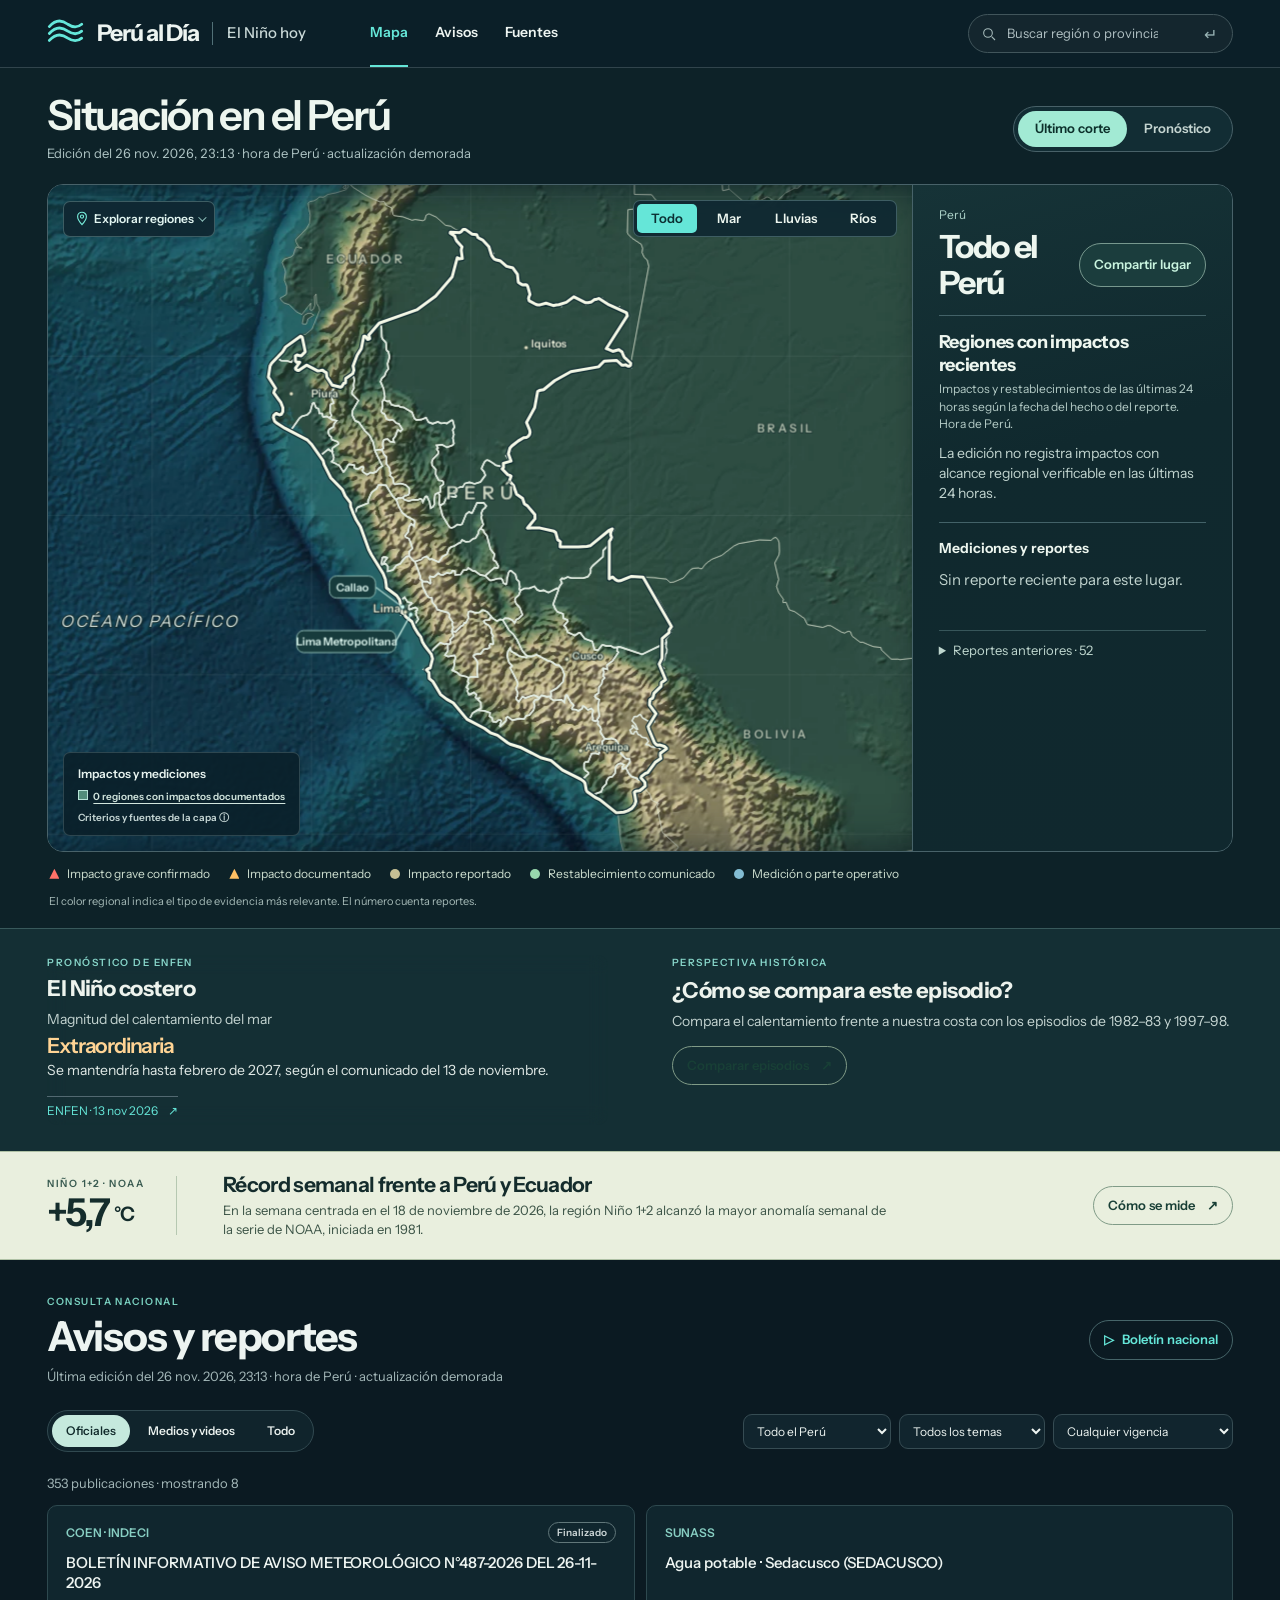
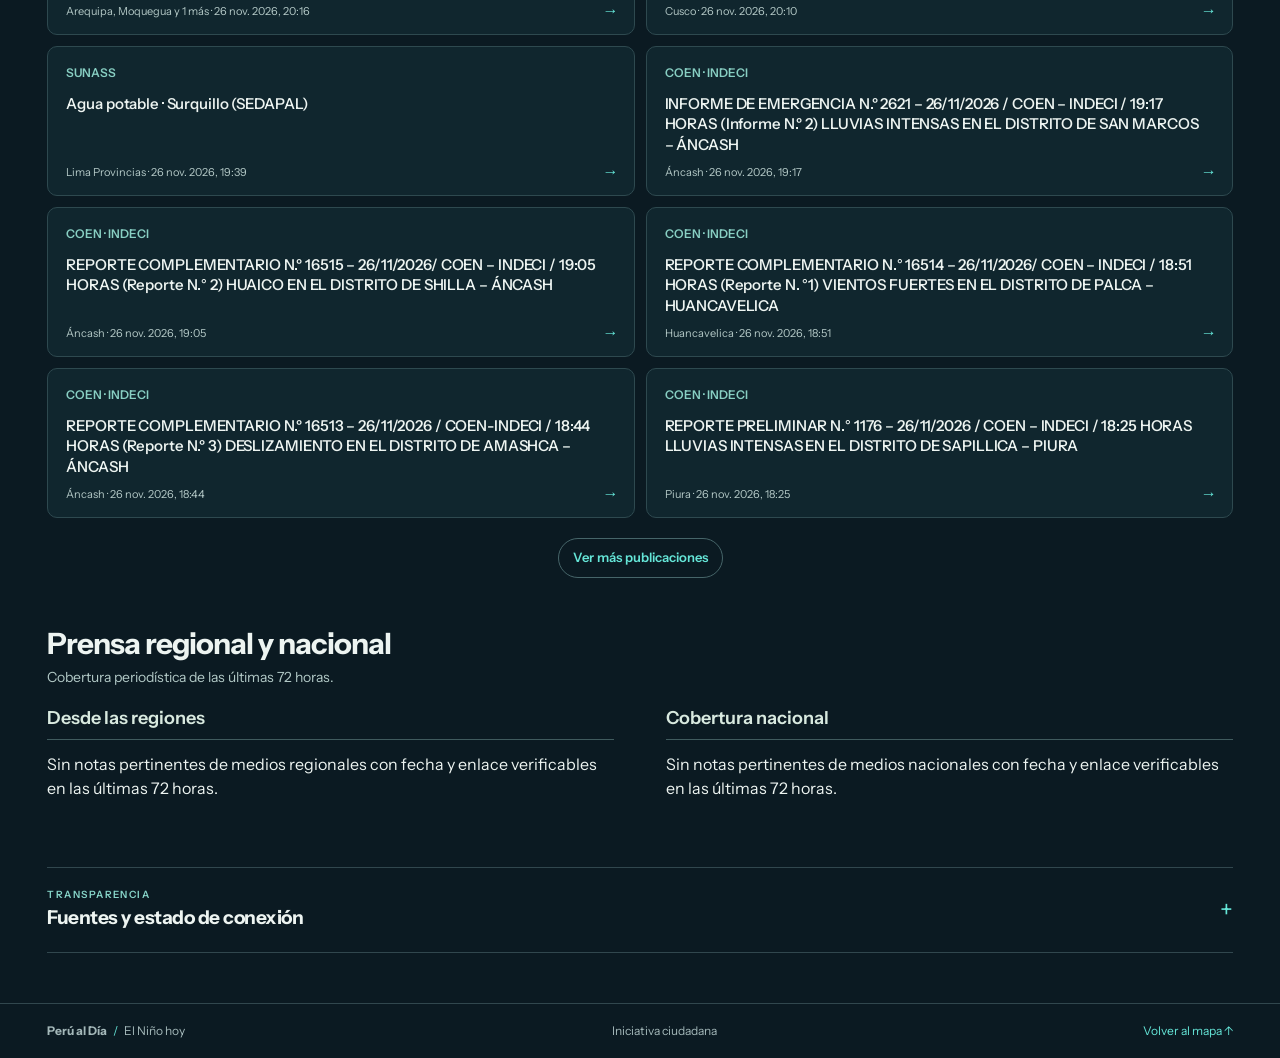
==== public/index.html @ e96ab516 "Reunir mar, lluvias y ríos en un mapa navegable por provincia" ====
<!doctype html>
<html lang="es-PE">
  <head>
    <meta charset="utf-8" />
    <meta name="viewport" content="width=device-width,initial-scale=1" />
    <meta name="theme-color" content="#0c1c24" />
    <meta
      name="description"
      content="Consulta El Niño hoy en el Perú. Toca una región del mapa para ver sus avisos, su vigencia y la fuente original."
    />
    <title>Perú al Día · El Niño hoy</title>
    <meta property="og:title" content="Perú al Día · El Niño hoy" />
    <meta
      property="og:description"
      content="Explora el mapa del Perú y consulta los avisos de tu región."
    />
    <link rel="icon" href="./atlas/marca.svg" type="image/svg+xml" />
    <link
      rel="preload"
      href="./atlas/instrument-sans.woff2"
      as="font"
      type="font/woff2"
      crossorigin
    />
    <link rel="stylesheet" href="./atlas.css?v=6" />
    <link rel="stylesheet" href="./mapa-interaccion.css?v=7" />
    <link rel="stylesheet" href="./situacion.css?v=4" />
    <link rel="stylesheet" href="./limites.css" />
    <link rel="stylesheet" href="./material-visual.css" />
  </head>
  <body>
    <aside id="fileEntry" class="file-entry" hidden>
      <strong>Perú al Día</strong>
      <p>El mapa y los avisos se consultan en la edición en línea.</p>
      <a id="editionLink" href="https://jccv26.github.io/atlas-el-nino-peru/" rel="noreferrer">Abrir el mapa de Perú al Día →</a>
    </aside>
    <script>
      if (location.protocol === "file:") {
        const link = document.getElementById("editionLink");
        const edition = new URL(link.href);
        const local = new URL(location.href);
        for (const name of ["region", "ciudad", "local", "capa", "tema", "tipo", "vigencia", "q", "mapa", "ubigeo", "vista", "peligro", "aviso"]) {
          if (local.searchParams.has(name)) edition.searchParams.set(name, local.searchParams.get(name));
        }
        if (["#inicio", "#temperatura", "#avisos", "#prensa-regional", "#fuentes"].includes(local.hash)) edition.hash = local.hash;
        document.body.classList.add("opening-edition");
        document.getElementById("fileEntry").hidden = false;
        link.href = edition.href;
        location.replace(edition.href);
      }
    </script>
    <noscript>
      <p>Para usar el mapa interactivo, activa JavaScript en tu navegador y
        <a href="https://jccv26.github.io/atlas-el-nino-peru/">abre Perú al Día</a>.</p>
    </noscript>
    <a class="skip" href="#avisos">Saltar a los avisos</a>
    <header class="mast">
      <a class="brand" href="#inicio" aria-label="Perú al Día, inicio"
        ><img src="./atlas/marca.svg" width="37" height="37" alt="" /><span
          >Perú al Día<small>El Niño hoy</small></span
        ></a
      >
      <nav aria-label="Navegación principal">
        <a class="active" aria-current="location" href="#inicio">Mapa</a
        ><a href="#avisos">Avisos</a
        ><a class="nav-source" href="#fuentes">Fuentes</a>
      </nav>
      <form id="searchForm" class="search" role="search">
        <svg viewBox="0 0 24 24" aria-hidden="true">
          <circle cx="10.5" cy="10.5" r="6.5" />
          <path d="m16 16 5 5" /></svg
        ><input
          type="search"
          id="searchInput"
          placeholder="Buscar región o provincia"
          aria-label="Buscar región o provincia"
          maxlength="100"
          list="places"
        /><datalist id="places"></datalist
        ><button type="submit" aria-label="Buscar">↵</button>
      </form>
    </header>
    <main>
      <section id="inicio" aria-label="Mapa interactivo del Perú">
        <div class="situation-header">
          <div><h1>Situación en el Perú</h1><p id="editionLine" role="status">Consultando la última edición…</p></div>
          <div class="view-switch" role="group" aria-label="Momento del mapa">
            <button data-view="ahora" aria-pressed="true">Último corte</button>
            <button data-view="pronostico" aria-pressed="false">Pronóstico</button>
          </div>
        </div>
        <div class="explorer">
        <div class="map-frame" id="mapFrame">
          <svg
            id="map"
            xmlns="http://www.w3.org/2000/svg"
            viewBox="1 4 45 22"
            preserveAspectRatio="xMidYMid slice"
            role="group"
            aria-label="Mapa regional del Perú. Puedes elegir una región en el mapa o en el selector de avisos."
          >
            <defs>
              <pattern
                id="grid"
                width="5"
                height="5"
                patternUnits="userSpaceOnUse"
              >
                <path
                  d="M 5 0 L 0 0 0 5"
                  fill="none"
                  stroke="#d2e2d9"
                  stroke-width=".018"
                  opacity=".25"
                />
              </pattern>
              <mask
                id="seaMask"
                maskUnits="userSpaceOnUse"
                x="-70"
                y="-70"
                width="200"
                height="200"
              >
                <rect x="-70" y="-70" width="200" height="200" fill="white" />
                <g id="landMask" fill="black"></g>
              </mask>
            </defs>
            <g id="mapWorld">
              <image
                href="./atlas/relieve.webp"
                x="0"
                y="0"
                width="49"
                height="31"
                preserveAspectRatio="none"
              />
              <image
                id="thermal"
                mask="url(#seaMask)"
                opacity=".75"
                preserveAspectRatio="none"
              />
              <rect
                width="49"
                height="31"
                fill="url(#grid)"
                pointer-events="none"
              />
              <g id="countryLines"></g>
              <g id="regions"></g>
              <g id="mapLabels"></g>
            </g>
          </svg>
          <div class="map-head">
            <label class="pill map-scope">
              <span class="scope-icon" aria-hidden="true">◎</span>
              <select id="mapRegion" aria-label="Explorar una región del mapa">
                <option value="">Explorar una región</option>
              </select>
            </label>
            <div class="layer-switch" role="group" aria-label="Capas del mapa">
              <span class="layer-indicator" aria-hidden="true"></span>
              <button class="selected" data-layer="todo" aria-pressed="true">Todo</button
              ><button data-layer="mar" aria-pressed="false">Mar</button
              ><button data-layer="lluvias" aria-pressed="false">Lluvias</button
              ><button data-layer="rios" aria-pressed="false">Ríos</button>
            </div>
          </div>
          <div class="hazard-choice" id="hazardChoice" role="group" aria-label="Área de peligro a dibujar" hidden><button data-hazard="lluvias" aria-pressed="true">Lluvia en 24 h</button><button data-hazard="quebradas" aria-pressed="false">Quebradas</button></div>
          <div class="map-legend" id="mapLegend" aria-live="polite">
            <div id="legendTitle">Impactos y mediciones</div>
            <div class="scale-bar" id="scaleBar" hidden></div>
            <div class="scales" id="scales" hidden>
              <span>−4</span><span>0</span><span>+4</span><span>+8</span>
            </div>
            <button
              type="button"
              id="coverageText"
              class="coverage-text"
              aria-haspopup="dialog"
              disabled
            >
              Consultando cobertura…
            </button>
            <button class="legend-source" id="mapDetails">
              Acerca de esta capa <span>ⓘ</span>
            </button>
          </div>
          <button id="mapBack" class="map-return" type="button" hidden>← Ver todo el Perú</button>
          <div id="mapHint" class="map-hint">
            Selecciona una región para ver sus avisos
          </div>

        </div>
          <aside class="local-pane" aria-labelledby="placeTitle">
            <nav id="placeTrail" class="place-trail" aria-label="Ruta territorial"></nav>
            <div class="place-heading">
              <h2 id="placeTitle" tabindex="-1">Todo el Perú</h2>
              <div id="sharePlace"></div>
            </div>
            <label id="areaSelectLabel" class="area-select" hidden><span id="areaSelectTitle"></span><select id="areaSelect"></select></label>
            <section id="nationalImpacts" class="area-brief" aria-labelledby="nationalImpactsTitle" hidden>
              <h3 id="nationalImpactsTitle">Regiones con impactos recientes</h3>
              <p class="brief-cut">Impactos y restablecimientos de las últimas 24 horas según la fecha del hecho o del reporte. Hora de Perú.</p>
              <div id="nationalImpactRows"></div>
            </section>
            <section id="areaBrief" class="area-brief" aria-labelledby="areaBriefTitle" hidden>
              <h3 id="areaBriefTitle">Resumen del lugar</h3>
              <p id="areaBriefCut" class="brief-cut"></p>
              <div id="areaBriefFacts"></div>
              <div id="areaBriefVisual"></div>
            </section>
            <div class="pane-heading"><h3 id="signalsTitle">Reportes del último corte</h3><span id="signalsCount"></span></div>
            <p id="sourceFreshness" class="source-freshness" hidden></p>
            <div id="localSignals" class="local-signals" aria-live="polite"></div>
            <button type="button" id="allSignals" class="pane-more" hidden>Ver todos los reportes →</button>
            <details id="pastSignals" hidden><summary>Reportes anteriores</summary><div></div></details>
            <details id="regionalContext" hidden><summary>Ver el contexto regional</summary>
          <section
            id="regionCard"
            class="region-card"
            aria-labelledby="regionTitle"
            tabindex="-1"
            hidden
          >
            <button
              id="closeRegion"
              class="close"
              aria-label="Cerrar ficha regional"
            >
              ×</button
            ><span id="regionScope" class="eyebrow">Panorama regional</span>
            <h2 id="regionTitle"></h2>
            <p id="regionCount"></p>
            <h3 id="regionPreviewLabel" class="preview-label">
              Qué está pasando
            </h3>
            <div id="regionPreview" class="region-preview"></div>
            <div class="region-actions">
              <a href="#avisos" class="text-btn" id="regionGo"
                >Ver avisos de la región <span aria-hidden="true">↓</span></a
              >
              <a href="#avisos" id="otherRegion" class="all-region" hidden
                >Todos los temas de la región ↓</a
              >
            </div>
          </section>
            </details>
            <details id="areaBriefSources" class="area-brief-sources" hidden>
              <summary>Fuentes y documentos del lugar</summary>
              <ul></ul>
            </details>
          </aside>
        </div>
        <div id="mapKey" class="map-key"></div>
      </section>
      <section class="climate-context" aria-label="El Niño en perspectiva">
          <div class="climate-card" id="climateCard">
            <div class="card-top">
              <span class="eyebrow">Pronóstico de ENFEN</span
              ><span class="card-icon" aria-hidden="true">≈</span>
            </div>
            <h2>El Niño costero</h2>
            <p class="mag-label" id="magLabel">
              Magnitud del calentamiento del mar
            </p>
            <strong id="magnitude" class="magnitude">Extraordinaria</strong>
            <p id="outlook">
              Se mantendría hasta febrero de 2027, según el comunicado del 13 de
              noviembre.
            </p>
            <a
              id="climateLink"
              target="_blank"
              rel="noopener"
              href="https://repositorio.imarpe.gob.pe/items/d3746777-ec3a-466e-8d2c-3e4b9a4146e8"
              ><span id="climateSource">ENFEN · 13 nov 2026</span
              ><span aria-hidden="true">↗</span></a
            >
          </div>
        <div class="history-copy"><span class="eyebrow">Perspectiva histórica</span><h2>¿Cómo se compara este episodio?</h2><p>Compara el calentamiento frente a nuestra costa con los episodios de 1982–83 y 1997–98.</p><button id="compareHistory" class="record-button">Comparar episodios <span aria-hidden="true">↗</span></button></div>
      </section>
      <section
        class="ocean-record"
        aria-labelledby="recordHeading"
        id="temperatura"
      >
        <div class="ocean-reading">
          <span class="eyebrow">Niño 1+2 · NOAA</span>
          <strong id="recordValue">+5,7 <small>°C</small></strong>
        </div>
        <div class="ocean-copy">
          <h2 id="recordHeading">Récord semanal frente a Perú y Ecuador</h2>
          <p id="recordDescription">
            En la semana centrada en el 18 de noviembre de 2026, la región Niño
            1+2 alcanzó su mayor anomalía de temperatura en la serie de NOAA,
            iniciada en 1981.
          </p>
        </div>
        <button id="recordDetails" class="record-button">
          Cómo se mide <span aria-hidden="true">↗</span>
        </button>
      </section>
      <section id="avisos" class="publications">
        <div class="section-head">
          <div>
            <p class="eyebrow" id="feedScope">Todo el Perú</p>
            <h2 id="feedHeading">Avisos y reportes</h2>
            <p id="snapshotTime" class="subtle" aria-live="polite">
              Consultando las fuentes…
            </p>
          </div>
          <button id="listen" class="outline-btn" disabled>
            <span aria-hidden="true">▷</span> Boletín nacional
          </button>
        </div>
        <div class="controls">
          <div
            class="feed-tabs"
            role="group"
            aria-label="Tipo de publicaciones"
          >
            <button class="selected" data-feed="oficial" aria-pressed="true">
              Oficiales</button
            ><button data-feed="prensa" aria-pressed="false">
              Medios y videos</button
            ><button data-feed="todos" aria-pressed="false">Todo</button>
          </div>
          <div class="filters">
            <select id="regionSelect" aria-label="Filtrar por región">
              <option value="">Todo el Perú</option></select
            ><select id="topic" aria-label="Filtrar por tema">
              <option value="">Todos los temas</option>
              <option value="lluvias">Lluvias y quebradas</option>
              <option value="rios">Ríos</option>
              <option value="mar">Mar y El Niño</option>
              <option value="agua">Agua potable</option>
            </select>
            <select id="period" aria-label="Filtrar por vigencia">
              <option value="">Cualquier vigencia</option>
              <option value="vigente">Vigentes</option>
              <option value="listado">En el listado de SENAMHI</option>
              <option value="proximo">Próximos</option>
              <option value="finalizado">Finalizados</option>
              <option value="actualizado">Sustituidos</option>
              <option value="retirado">Retirados del listado</option>
              <option value="sinconfirmar">Vigencia sin confirmar</option>
              <option value="publicado">Sin vigencia definida</option>
            </select>
          </div>
        </div>
        <div id="queryState" hidden>
          <span></span><button type="button">Quitar búsqueda ×</button>
        </div>
        <div class="list-bar">
          <div id="listCount" class="list-count" aria-live="polite"></div>
          <button id="clearFilters" type="button" hidden>
            Limpiar filtros ×
          </button>
        </div>
        <div id="items" class="items"></div>
        <button id="more" class="outline-btn" hidden>
          Ver más publicaciones
        </button>
      </section>
      <section class="regional-press" id="prensa-regional" aria-labelledby="regionalPressHeading">
        <h2 id="regionalPressHeading">Prensa regional y nacional</h2>
        <p id="regionalPressScope">Cobertura periodística de las últimas 72 horas.</p>
        <div class="press-groups">
          <section aria-labelledby="pressLocalHeading">
            <h3 id="pressLocalHeading">Desde las regiones</h3>
            <ul id="regionalPressList" class="press-links"></ul>
            <p id="regionalPressState" class="press-state" role="status">Consultando medios regionales…</p>
          </section>
          <section aria-labelledby="pressNationalHeading">
            <h3 id="pressNationalHeading">Cobertura nacional</h3>
            <ul id="nationalPressList" class="press-links"></ul>
            <p id="nationalPressState" class="press-state" role="status">Consultando medios nacionales…</p>
          </section>
        </div>
      </section>
      <section class="sources" id="fuentes">
        <details id="sourceDetails">
          <summary>
            <span
              ><span class="eyebrow">Transparencia</span
              ><strong>Fuentes y estado de conexión</strong></span
            ><span class="detail-plus">+</span>
          </summary>
          <p class="subtle">
            Cada entidad publica a su propio ritmo. Una consulta reciente puede
            devolver un documento anterior. Revisa la vigencia en el original.
          </p>
          <div class="edition-controls"><button id="checkEdition" type="button" class="outline-btn">Comprobar última edición</button><a href="https://github.com/Jccv26/atlas-el-nino-peru/actions/workflows/horario.yml" target="_blank" rel="noopener">Historial y actualización en GitHub ↗</a></div>
          <p id="publicationStatus" class="subtle" hidden></p>
          <div id="sourceList" class="source-list"></div>
          <h3>Cartografía</h3>
          <p id="mapCredits">
            Relieve de
            <a
              href="https://registry.opendata.aws/terrain-tiles/"
              target="_blank"
              rel="noopener"
              >Mapzen Terrain Tiles</a
            >
            ·
            <a
              href="https://github.com/tilezen/joerd/blob/master/docs/attribution.md"
              target="_blank"
              rel="noopener"
              >Créditos del relieve</a
            >
            · Límites de
            <a
              href="https://www.geoboundaries.org/api/current/gbOpen/PER/ADM1/"
              target="_blank"
              rel="noopener"
              >geoBoundaries</a
            >
            y
            <a
              href="https://www.naturalearthdata.com/"
              target="_blank"
              rel="noopener"
              >Natural Earth</a
            >
            · Provincias y distritos según los <a href="https://geo.serfor.gob.pe/geoservicios/rest/services/Visor/Limites_Politicos_Administrativos/MapServer" target="_blank" rel="noopener">límites censales referenciales del INEI, edición 2024, servidos por SERFOR</a>
            · Temperatura por
            <a
              href="https://www.ncei.noaa.gov/products/optimum-interpolation-sst"
              target="_blank"
              rel="noopener"
              >NOAA OISST v2.1</a
            >.
          </p>
        </details>
      </section>
    </main>
    <footer>
      <span><b>Perú al Día</b> <i> / </i> El Niño hoy</span>
      <span>Iniciativa ciudadana</span><a href="#inicio">Volver al mapa ↑</a>
    </footer>
    <dialog id="infoDialog" aria-labelledby="dialogTitle">
      <div class="dialog-header">
        <span class="eyebrow" id="dialogKind"></span
        ><button class="close" id="closeDialog" aria-label="Cerrar">×</button>
      </div>
      <h2 id="dialogTitle"></h2>
      <div id="dialogBody"></div>
    </dialog>
    <script type="module">
      if (location.protocol !== "file:") import("./atlas-app.mjs?v=17");
    </script>
  </body>
</html>
---- public/atlas.css ----
@font-face {
  font-family: Instrument;
  src: url(./atlas/instrument-sans.woff2) format("woff2");
  font-display: swap;
  font-weight: 400 700;
}
:root {
  --bg: #0b1a22;
  --panel: #10252d;
  --paper: #edf4f1;
  --muted: #a4b8b9;
  --aqua: #65e6d8;
  --amber: #ffcb7b;
  --line: #31474e;
  --edge: clamp(20px, 4vw, 68px);
  color-scheme: dark;
  font:
    16px/1.5 Instrument,
    Arial,
    sans-serif;
  color: var(--paper);
  background: var(--bg);
}
* {
  box-sizing: border-box;
}
body {
  margin: 0;
}
a {
  color: inherit;
  text-decoration: none;
}
button,
input,
select {
  font: inherit;
  color: inherit;
}
button,
select {
  cursor: pointer;
}
button {
  background: transparent;
  border: 0;
}
button:disabled {
  opacity: 0.55;
  cursor: default;
}
button:focus-visible,
a:focus-visible,
input:focus-visible,
select:focus-visible,
summary:focus-visible {
  outline: 2px solid var(--aqua);
  outline-offset: 4px;
}
button:not(:disabled),
a {
  transition:
    color 0.18s,
    background 0.18s,
    border-color 0.18s;
}
a:hover,
button:hover:not(:disabled) {
  color: var(--aqua);
}
[hidden] {
  display: none !important;
}
.opening-edition > :not(.file-entry) {
  display: none !important;
}
.file-entry {
  max-width: 32rem;
  margin: 12vh auto;
  padding: 1.5rem;
}
.file-entry a {
  text-decoration: underline;
}
.skip {
  position: absolute;
  top: -80px;
  left: 10px;
  z-index: 5;
  background: var(--bg);
  padding: 8px;
}
.skip:focus {
  top: 8px;
}
.mast {
  min-height: 75px;
  padding: 0 var(--edge);
  display: flex;
  align-items: center;
  gap: clamp(22px, 5vw, 80px);
  border-bottom: 1px solid #31444c;
  background: #0c1c26;
}
.brand {
  display: flex;
  align-items: center;
  gap: 13px;
  flex-shrink: 0;
}
.brand > span {
  display: flex;
  align-items: center;
  gap: 13px;
  font-size: 23px;
  font-weight: 700;
  letter-spacing: -1px;
  white-space: nowrap;
}
.brand small {
  font-weight: 400;
  font-size: 14px;
  border-left: 1px solid #517077;
  padding-left: 14px;
  color: #c8d7d6;
  letter-spacing: 0;
}
.mast nav {
  display: flex;
  align-self: stretch;
  gap: 27px;
}
.mast nav a {
  display: flex;
  align-items: center;
  font-size: 14px;
  font-weight: 600;
  border-bottom: 2px solid transparent;
}
.mast nav .active {
  color: var(--aqua);
  border-color: var(--aqua);
}
.search {
  margin-left: auto;
  width: min(240px, 23vw);
  height: 39px;
  display: flex;
  align-items: center;
  gap: 8px;
  border: 1px solid #41555b;
  border-radius: 7px;
  background: #14262e;
  padding: 0 9px 0 12px;
}
.search svg {
  fill: none;
  stroke: #a7bcbc;
  stroke-width: 1.6;
  width: 16px;
  flex: none;
}
.search input {
  min-width: 0;
  flex: 1;
  background: none;
  border: 0;
  outline: 0;
  font-size: 13px;
}
.search:focus-within {
  border-color: var(--aqua);
}
.search input::placeholder {
  color: #b0c0c3;
}
.search button {
  color: #99b4b5;
  padding: 0 2px;
}
.map-frame {
  height: clamp(500px, 67vh, 760px);
  min-height: 460px;
  position: relative;
  isolation: isolate;
  overflow: hidden;
  background: #123247;
}
#map {
  display: block;
  width: 100%;
  height: 100%;
  touch-action: pan-y;
  cursor: grab;
}
#map:active {
  cursor: grabbing;
}
.map-frame:after {
  position: absolute;
  pointer-events: none;
  content: "";
  inset: 0;
  z-index: 0;
  box-shadow:
    inset 0 -30px 55px -40px #07131d,
    inset 0 25px 40px -30px #081922;
}
.map-head,
.climate-card,
.map-legend,
.map-tools,
.region-card {
  position: absolute;
  z-index: 1;
}
.map-head {
  top: 22px;
  left: var(--edge);
  right: var(--edge);
  display: flex;
  align-items: center;
  justify-content: space-between;
  pointer-events: none;
}
.map-head > * {
  pointer-events: auto;
}
.pill,
.layer-switch {
  background: #102832ee;
  border: 1px solid #6c929480;
  backdrop-filter: blur(10px);
  border-radius: 7px;
}
.map-scope {
  display: flex;
  align-items: center;
  gap: 8px;
  font-size: 12px;
  color: #c5d9d8;
  padding: 6px 11px;
}
.scope-icon {
  font-size: 15px;
  color: var(--aqua);
}
.layer-switch {
  position: relative;
  isolation: isolate;
  display: flex;
  padding: 3px;
  gap: 2px;
}
.layer-switch button {
  transition: none;
  position: relative;
  z-index: 1;
  min-width: 60px;
  padding: 5px 14px;
  border-radius: 5px;
  font-size: 13px;
  font-weight: 600;
}
.layer-switch .selected,
.layer-switch .selected:hover {
  background: var(--aqua);
  color: #0c3033;
}
.layer-indicator {
  display: none;
  position: absolute;
  top: 3px;
  bottom: 3px;
  background: var(--aqua);
  border-radius: 5px;
  transform-origin: left center;
  pointer-events: none;
}
@media (prefers-reduced-motion: no-preference) and (forced-colors: none) {
  .layer-switch[data-slide-to] .layer-indicator { display: block; }
  .layer-switch[data-slide-to] button[data-layer] {
    background: transparent;
    color: white;
    mix-blend-mode: difference;
  }
}
@media (forced-colors: active) {
  .layer-switch button[aria-pressed="true"] {
    text-decoration: underline 2px;
    text-underline-offset: 3px;
  }
}
.climate-card {
  left: var(--edge);
  top: 98px;
  width: clamp(245px, 24vw, 347px);
  padding: 22px 24px 18px;
  border: 1px solid #79a0a580;
  border-radius: 11px;
  background: linear-gradient(142deg, #112d36f3, #0a1d26ec);
  box-shadow: 0 12px 40px #0410172b;
  backdrop-filter: blur(9px);
}
.card-top {
  display: flex;
  align-items: center;
  justify-content: space-between;
}
.eyebrow {
  display: block;
  margin: 0 0 8px;
  color: #87d5c9;
  font:
    600 10px/1.5 Instrument,
    Arial,
    sans-serif;
  letter-spacing: 1.45px;
  text-transform: uppercase;
}
.card-top .eyebrow {
  margin: 0;
}
.card-icon {
  color: var(--aqua);
  font-size: 27px;
  line-height: 0.7;
}
h1,
h2,
h3,
p {
  margin-top: 0;
}
.climate-card h1 {
  font-weight: 650;
  letter-spacing: -1.3px;
  font-size: clamp(25px, 3vw, 39px);
  line-height: 1.12;
  margin: 15px 0 18px;
}
.mag-label {
  margin: 0;
  font-size: 12px;
  color: #c4d3d2;
}
.magnitude {
  display: block;
  margin: 2px 0 7px;
  color: var(--amber);
  font-size: clamp(25px, 2.5vw, 38px);
  font-weight: 600;
  line-height: 1.15;
  letter-spacing: -1.2px;
}
#outlook {
  font-size: 14px;
  line-height: 1.5;
  color: #e0e9e6;
  margin: 0 0 15px;
}
.climate-card a {
  display: flex;
  border-top: 1px solid #526971;
  padding-top: 10px;
  font-size: 12px;
  color: var(--aqua);
  justify-content: space-between;
}
.map-legend {
  bottom: 22px;
  left: var(--edge);
  min-width: 209px;
  max-width: 320px;
  padding: 12px 14px 10px;
  background: #0a202ae8;
  border: 1px solid #526c7280;
  border-radius: 7px;
  color: #e6f2ee;
  font-size: 12px;
  font-weight: 600;
}
.scale-bar {
  height: 7px;
  margin: 6px 0 2px;
  border-radius: 2px;
  background: linear-gradient(
    90deg,
    #318cb1 0%,
    #e7ddb6 33.33%,
    #ef9b53 66.66%,
    #b84e3e 100%
  );
}
.scales {
  display: flex;
  justify-content: space-between;
  font-size: 10px;
  font-variant-numeric: tabular-nums;
}
.legend-source {
  display: block;
  text-align: left;
  padding: 5px 0 0;
  font-size: 10px;
  color: #c6d7d5;
}
.legend-source span {
  margin-left: 4px;
}
.map-tools {
  bottom: 22px;
  right: var(--edge);
  display: grid;
  border: 1px solid #718a8e99;
  border-radius: 7px;
  overflow: hidden;
  background: #102832e8;
}
.map-tools button {
  width: 37px;
  height: 34px;
  font-size: 20px;
  line-height: 1;
}
.map-tools button + button {
  border-top: 1px solid #48606b;
}
.region-card {
  top: 84px;
  right: var(--edge);
  max-width: 242px;
  padding: 18px 20px;
  background: #0a202af9;
  border: 1px solid #7baaa7;
  border-radius: 9px;
  box-shadow: 0 12px 35px #0a111933;
}
.region-card h2 {
  font-size: 21px;
  margin: 3px 22px 5px 0;
}
.region-card p {
  font-size: 13px;
  color: #c4d7d4;
  margin-bottom: 8px;
}
.region-card .close {
  position: absolute;
  right: 9px;
  top: 9px;
}
.text-btn {
  color: var(--aqua);
  font-weight: 600;
}
.text-btn {
  font-size: 12px;
}
.close {
  font-size: 21px;
  color: #c5d3d4;
  line-height: 1;
  padding: 4px 8px;
}
.map-label {
  font-family: Instrument, Arial, sans-serif;
  font-weight: 600;
  pointer-events: none;
  paint-order: stroke;
  stroke: #192f30;
  stroke-width: 0.055;
  stroke-linejoin: round;
  fill: #eff5de;
}
.country-path {
  fill: none;
  stroke: #e5ecd8;
  stroke-opacity: 0.47;
  stroke-width: 0.038;
  pointer-events: none;
}
.region-path {
  stroke: #d1dfd4;
  stroke-width: 0.033;
  stroke-opacity: 0.76;
  fill: transparent;
  cursor: pointer;
  transition:
    fill 0.18s,
    stroke 0.18s;
}
.region-path:hover,
.region-path.focused {
  fill: #6adecf44 !important;
  stroke: #b6fff2;
  stroke-width: 0.08;
  stroke-opacity: 1;
}
.publications,
.sources {
  max-width: 1440px;
  margin: auto;
  padding: 43px var(--edge) 30px;
  scroll-margin-top: 18px;
}
.section-head {
  display: flex;
  align-items: center;
  justify-content: space-between;
  gap: 14px;
}
.section-head h2 {
  font-size: clamp(28px, 3vw, 39px);
  line-height: 1.15;
  letter-spacing: -1.5px;
  margin: 0 0 6px;
}
.section-head .eyebrow {
  margin-bottom: 4px;
}
.subtle,
.list-count,
.source-list small {
  font-size: 13px;
  color: var(--muted);
  line-height: 1.55;
}
.subtle {
  margin-bottom: 0;
}
.outline-btn {
  display: inline-flex;
  align-items: center;
  justify-content: center;
  gap: 8px;
  border: 1px solid #466569;
  border-radius: 6px;
  padding: 9px 14px;
  font-size: 13px;
  font-weight: 600;
  color: var(--aqua);
}
.controls {
  display: flex;
  flex-wrap: wrap;
  align-items: center;
  justify-content: space-between;
  gap: 10px;
  margin: 24px 0 10px;
}
.feed-tabs {
  display: flex;
  gap: 4px;
  background: #10242c;
  border-radius: 6px;
  padding: 3px;
}
.feed-tabs button {
  font-size: 12px;
  padding: 8px 12px;
  border-radius: 4px;
}
.feed-tabs .selected {
  background: #2a4148;
  color: var(--paper);
}
.filters {
  display: flex;
  gap: 8px;
}
.filters select {
  max-width: 220px;
  background: #11252e;
  border: 1px solid #364c53;
  border-radius: 6px;
  padding: 8px 9px;
  font-size: 12px;
}
.list-count {
  margin: 14px 0 3px;
}
.item {
  width: 100%;
  display: grid;
  grid-template-columns:
    minmax(120px, 0.55fr) minmax(0, 2.4fr) minmax(80px, 0.6fr)
    15px;
  align-items: center;
  gap: 18px;
  text-align: left;
  padding: 18px 3px;
  border-top: 1px solid var(--line);
}
.item .meta,
.source-status {
  font-size: 11px;
  color: #b2c7c5;
}
.item .item-source {
  display: flex;
  flex-direction: column;
  gap: 3px;
  align-items: flex-start;
  color: #88cfc3;
  font-weight: 600;
  font-size: 12px;
}
.item b {
  font-size: 15px;
  line-height: 1.45;
  font-weight: 540;
}
.item .arrow {
  color: var(--aqua);
}
.tag {
  font-size: 10px;
  display: inline-block;
  font-weight: 500;
  color: #a5bab9;
}
.empty {
  padding: 22px 0;
  border-top: 1px solid var(--line);
  color: var(--muted);
}
#more {
  margin-top: 13px;
}
#queryState {
  display: flex;
  gap: 10px;
  align-items: center;
  color: var(--aqua);
  font-size: 12px;
}
#queryState button {
  text-decoration: underline;
}
.sources {
  padding-top: 9px;
  padding-bottom: 50px;
}
.sources details {
  border-block: 1px solid var(--line);
  padding: 19px 0;
}
.sources summary {
  list-style: none;
  display: flex;
  align-items: center;
  justify-content: space-between;
  cursor: pointer;
}
.sources summary::-webkit-details-marker {
  display: none;
}
.sources summary strong {
  font-size: 19px;
  letter-spacing: -0.5px;
}
.sources summary .eyebrow {
  margin-bottom: 2px;
}
.detail-plus {
  color: var(--aqua);
  font-size: 24px;
}
details[open] .detail-plus {
  transform: rotate(45deg);
}
.sources .subtle {
  margin: 18px 0;
}
.source-list {
  display: grid;
  grid-template-columns: repeat(auto-fit, minmax(min(245px, 100%), 1fr));
  gap: 12px;
}
.source-row {
  background: #11252d;
  border: 1px solid var(--line);
  border-radius: 6px;
  padding: 12px;
  display: grid;
  gap: 3px;
}
.source-row a,
.sources p a {
  color: var(--aqua);
}
.source-status {
  color: #ebc98b;
}
.sources h3 {
  margin: 20px 0 6px;
}
.sources #mapCredits {
  font-size: 12px;
  color: var(--muted);
  margin: 0;
}
footer {
  display: flex;
  align-items: center;
  justify-content: space-between;
  border-top: 1px solid var(--line);
  padding: 18px var(--edge);
  color: var(--muted);
  font-size: 12px;
}
footer i {
  font-style: normal;
  color: var(--aqua);
  padding: 0 4px;
}
dialog {
  width: min(calc(100% - 28px), 550px);
  max-height: 83vh;
  overflow: auto;
  border: 1px solid #58777b;
  border-radius: 12px;
  background: #122731;
  color: var(--paper);
  padding: 24px;
  box-shadow: 0 20px 80px #0008;
}
dialog::backdrop {
  background: #06131ca8;
}
dialog .dialog-header {
  display: flex;
  justify-content: space-between;
  align-items: center;
}
dialog .eyebrow {
  margin: 0;
}
dialog h2 {
  font-size: clamp(21px, 3vw, 29px);
  line-height: 1.22;
  letter-spacing: -0.65px;
  margin: 13px 0;
}
dialog p {
  color: #cad7d5;
  line-height: 1.55;
  font-size: 14px;
}
dialog .record-lead {font-size:16px;color:#e5eee9;margin-bottom:10px}
dialog .record-source {color:#a6c7c4;font-size:13px}
.record-dates {margin:8px 0 16px}
.record-dates > div {display:flex;justify-content:space-between;flex-wrap:wrap;gap:4px 16px;padding:6px 0;border-bottom:1px solid #355157;font-size:13px}
.record-dates dt {color:#abc9c5}
.record-dates dd {margin:0;font-variant-numeric:tabular-nums}
.record-sources {border-top:1px solid #456269;margin-top:20px}
.record-sources ul {list-style:none;margin:8px 0 0;padding:0}
.record-sources li {padding:3px 0}
.record-sources li small {display:block;color:#b3cac5;line-height:1.45}
dialog h3 {
  font-size: 16px;
  margin: 18px 0 4px;
}
dialog a {
  display: inline-block;
  color: var(--aqua);
  text-decoration: underline;
  text-underline-offset: 3px;
  font-size: 14px;
  margin: 4px 12px 4px 0;
}
@media (min-width: 1600px) {
  .map-frame {
    height: clamp(630px, 69vh, 850px);
  }
}
@media (max-width: 1000px) {
  :root {
    --edge: 23px;
  }
  .mast {
    gap: 24px;
  }
  .mast nav {
    gap: 17px;
  }
  .brand > span {
    font-size: 21px;
  }
  .brand small {
    font-size: 12px;
    padding-left: 9px;
  }
  .search {
    width: 195px;
  }
  .map-frame {
    height: clamp(495px, 64vh, 680px);
  }
  .climate-card {
    top: 84px;
    padding: 17px;
    width: 230px;
  }
  .map-head {
    top: 17px;
  }
}
@media (max-width: 760px) {
  :root {
    --edge: 16px;
  }
  .mast {
    min-height: 0;
    display: grid;
    grid-template-columns: auto 1fr auto;
    gap: 0 12px;
    padding-top: 10px;
  }
  .brand > img {
    width: 29px;
    height: 29px;
  }
  .brand {
    gap: 7px;
  }
  .brand > span {
    display: block;
    font-size: 18px;
    line-height: 1.06;
  }
  .brand small {
    display: block;
    border: 0;
    padding: 0;
    margin-top: 3px;
    font-size: 10px;
    letter-spacing: 0.25px;
  }
  .mast nav {
    grid-column: 3;
    justify-content: flex-end;
    gap: 13px;
  }
  .mast nav a {
    font-size: 12px;
  }
  .nav-source {
    display: none !important;
  }
  .search {
    grid-column: 1/-1;
    grid-row: 2;
    width: 100%;
    height: 33px;
    margin: 10px 0;
  }
  .map-frame {
    height: auto;
    min-height: 0;
    overflow: visible;
    background: #10242b;
  }
  .map-frame:after {
    display: none;
  }
  #map {
    height: clamp(320px, 48vh, 480px);
    background: #133546;
  }
  .map-head {
    left: 10px;
    right: 10px;
    top: 10px;
  }
  .map-scope {
    font-size: 9px;
    padding: 5px 6px;
    gap: 4px;
  }
  .scope-icon {
    font-size: 12px;
  }
  .layer-switch button {
    min-width: 40px;
    font-size: 11px;
    padding: 5px 8px;
  }
  .climate-card {
    position: static;
    width: auto;
    background: linear-gradient(100deg, #132c32, #10242d);
    border: 0;
    border-radius: 0;
    border-top: 1px solid #416367;
    padding: 15px var(--edge);
    box-shadow: none;
    display: grid;
    grid-template-columns: 1fr 1fr;
    gap: 0 13px;
    align-items: center;
    backdrop-filter: none;
  }
  .card-top {
    grid-column: 1;
  }
  .card-icon {
    display: none;
  }
  .climate-card h1 {
    grid-column: 1;
    grid-row: 2;
    font-size: 23px;
    margin: 4px 0 6px;
  }
  .mag-label {
    grid-column: 2;
    grid-row: 1;
    font-size: 10px;
  }
  .magnitude {
    grid-column: 2;
    grid-row: 2;
    font-size: 23px;
    margin: 0;
  }
  .climate-card #outlook {
    grid-column: 1/-1;
    margin: 3px 0 8px;
    font-size: 12px;
  }
  .climate-card a {
    grid-column: 1/-1;
    padding-top: 7px;
  }
  .eyebrow {
    font-size: 9px;
  }
  .map-legend {
    left: 10px;
    top: calc(clamp(320px, 48vh, 480px) - 73px);
    bottom: auto;
    min-width: 157px;
    max-width: 240px;
    padding: 6px 8px;
    font-size: 10px;
  }
  .legend-source {
    font-size: 9px;
    padding: 2px 0 0;
  }
  .scale-bar {
    height: 5px;
    margin: 4px 0 1px;
  }
  .scales {
    font-size: 8px;
  }
  .map-tools {
    right: 10px;
    top: calc(clamp(320px, 48vh, 480px) - 98px);
    bottom: auto;
  }
  .map-tools button {
    width: 30px;
    height: 28px;
  }
  .region-card {
    top: 49px;
    right: 10px;
    max-width: 205px;
    padding: 12px;
  }
  .region-card h2 {
    font-size: 18px;
  }
  .region-card .eyebrow {
    font-size: 8px;
  }
  .region-card p {
    font-size: 11px;
    margin: 0 0 5px;
  }
  .publications {
    padding-top: 28px;
  }
  .section-head {
    align-items: flex-start;
  }
  .section-head h2 {
    font-size: 27px;
  }
  .section-head .subtle {
    font-size: 11px;
  }
  .section-head .outline-btn {
    font-size: 11px;
    padding: 7px 8px;
  }
  .controls {
    margin-top: 16px;
    display: grid;
  }
  .filters select {
    max-width: 50vw;
  }
  .item {
    grid-template-columns: 1fr auto;
    column-gap: 10px;
    row-gap: 4px;
    padding: 13px 0;
  }
  .item-source {
    grid-column: 1;
    grid-row: 1;
    flex-direction: row !important;
  }
  .item b {
    grid-column: 1;
    grid-row: 2;
  }
  .item .meta {
    grid-column: 1;
    grid-row: 3;
    font-size: 10px;
  }
  .item .arrow {
    grid-column: 2;
    grid-row: 2;
  }
  .sources {
    padding-bottom: 24px;
  }
  footer {
    align-items: flex-start;
    gap: 10px;
    font-size: 10px;
  }
  .source-row a {
    font-size: 14px;
  }
}
@media (prefers-reduced-motion: reduce) {
  *,
  *:before,
  *:after {
    transition: none !important;
    animation: none !important;
    scroll-behavior: auto !important;
  }
}
.bulletin-source {
  margin: 8px 0;
}
.bulletin-source small {
  display: block;
  color: var(--muted);
  font-size: 11px;
}
.reference-title {
  display: block;
  font-size: 12px;
}

/* Public navigation and marine observation */
:root {
  --edge: clamp(18px, 3.7vw, 70px);
  --mast-height: 68px;
}
html {
  scroll-padding-top: calc(var(--mast-height) + 8px);
}
.mast {
  position: sticky;
  top: 0;
  z-index: 5;
  min-height: var(--mast-height);
  background: #0c2029f7;
  backdrop-filter: blur(12px);
}
.brand small {
  font-size: 15px;
  font-weight: 500;
}
.search {
  width: min(265px, 25vw);
  border-radius: 22px;
}
.search button {
  min-width: 24px;
}
.skip {
  z-index: 10;
}
.map-scope {
  padding: 0 10px;
  gap: 4px;
  background: #102832f5;
}
.map-scope select {
  background: transparent;
  border: 0;
  padding: 8px 3px;
  font-weight: 600;
  font-size: 13px;
  color: #f2f8f6;
  max-width: 190px;
}
.map-scope select option {
  color: #eef5f2;
  background: #122b34;
}
.map-frame {
  height: clamp(530px, 64vh, 800px);
}
.climate-card {
  border-top: 2px solid #70d4bd;
  padding: 22px;
}
.climate-card h1 {
  margin: 11px 0 17px;
}
.climate-card .magnitude {
  color: #ffd494;
}
.map-hint {
  position: absolute;
  left: 50%;
  bottom: 20px;
  transform: translateX(-50%);
  z-index: 1;
  border-radius: 24px;
  padding: 6px 14px;
  font-size: 12px;
  color: #e9f5f0;
  background: #102b32ed;
  border: 1px solid #a5c3aa55;
  pointer-events: none;
}
.region-card {
  width: min(290px, 24vw);
  max-width: 310px;
  border-top: 2px solid var(--aqua);
  padding: 16px;
}
.region-card h2 {
  margin: 4px 0;
  font-size: 26px;
  letter-spacing: -0.7px;
}
.region-card #regionCount {
  line-height: 1.4;
  margin-bottom: 8px;
}
.region-preview {
  display: grid;
}
.preview-link {
  display: grid;
  width: 100%;
  text-align: left;
  gap: 3px;
  padding: 8px 0;
  border-top: 1px solid #375258;
}
.preview-link small {
  color: #a5d4ce;
  font-size: 10px;
  line-height: 1.4;
}
.preview-link span {
  overflow: hidden;
  display: -webkit-box;
  -webkit-box-orient: vertical;
  -webkit-line-clamp: 2;
  font-size: 12px;
  line-height: 1.35;
}
.region-card .text-btn {
  display: block;
  padding-top: 8px;
  border-top: 1px solid #375258;
}
.coverage-text {
  margin: 5px 0 0;
  font-size: 10px;
  line-height: 1.3;
  color: #d2e6de;
  font-weight: 500;
}
.ocean-record {
  display: grid;
  grid-template-columns: auto minmax(0, 1fr) auto;
  align-items: center;
  gap: clamp(18px, 3.6vw, 56px);
  width: 100%;
  padding: 20px var(--edge);
  background: #e9efde;
  color: #142c2c;
  border-block: 1px solid #afc1a5;
}
.ocean-reading {
  min-width: 122px;
  border-right: 1px solid #b6c8b1;
  padding-right: clamp(14px, 2.5vw, 40px);
}
.ocean-reading .eyebrow {
  color: #385a50;
  margin: 0;
  font-size: 10px;
}
.ocean-reading > strong {
  display: block;
  font-size: clamp(33px, 3vw, 48px);
  line-height: 1.15;
  letter-spacing: -2px;
  font-weight: 650;
  white-space: nowrap;
}
.ocean-reading small {
  font-size: 0.52em;
  vertical-align: 0.27em;
  letter-spacing: 0;
}
.ocean-copy h2 {
  font-size: clamp(19px, 1.65vw, 26px);
  font-weight: 650;
  letter-spacing: -0.7px;
  line-height: 1.2;
  margin: 0 0 4px;
}
.ocean-copy p {
  margin: 0;
  max-width: 75ch;
  line-height: 1.45;
  font-size: 13px;
  color: #3c5447;
}
.record-button {
  display: inline-flex;
  align-items: center;
  gap: 12px;
  font-size: 13px;
  font-weight: 600;
  padding: 9px 14px;
  border: 1px solid #809b87;
  border-radius: 24px;
  color: #183f36;
  white-space: nowrap;
}
.record-button:hover:not(:disabled) {
  background: #cbdac8;
  color: #12352c;
}
.record-button:focus-visible {
  outline-color: #1e6258;
}
.publications {
  padding-top: 34px;
}
.section-head h2 {
  font-size: clamp(29px, 3.2vw, 46px);
}
.section-head .eyebrow {
  color: #7ad1c0;
}
.outline-btn {
  border-radius: 24px;
}
.controls {
  align-items: center;
  gap: 10px;
}
.feed-tabs {
  border-radius: 24px;
  padding: 4px;
  border: 1px solid #314950;
}
.feed-tabs button {
  border-radius: 20px;
  padding: 7px 14px;
  font-weight: 550;
}
.feed-tabs .selected {
  background: #c5e9dd;
  color: #10292a;
}
.feed-tabs .selected:hover {
  color: #10292a;
}
.filters select {
  max-width: 200px;
  border-radius: 9px;
}
.list-bar {
  display: flex;
  justify-content: space-between;
  gap: 8px;
  align-items: center;
  min-height: 43px;
}
.list-count {
  margin: 0;
}
#clearFilters {
  color: var(--aqua);
  font-size: 12px;
  padding: 6px 0 6px 10px;
}
.items {
  display: grid;
  grid-template-columns: repeat(2, minmax(0, 1fr));
  gap: 11px;
}
.item {
  position: relative;
  display: flex;
  flex-direction: column;
  align-items: stretch;
  justify-content: flex-start;
  gap: 10px;
  padding: 16px 18px 14px;
  border: 1px solid #2e494f;
  border-radius: 10px;
  background: #10262e;
  transition:
    background 0.2s,
    border-color 0.2s,
    transform 0.2s;
}
.item:hover:not(:disabled),
.item:focus-visible {
  background: #153039;
  border-color: #73a99e;
  color: var(--paper);
}
.item:hover .arrow {
  transform: translateX(3px);
}
.item .item-source {
  flex-direction: row;
  align-items: center;
  justify-content: space-between;
  gap: 8px;
  min-height: 21px;
}
.item b {
  line-height: 1.36;
  padding-right: 12px;
  letter-spacing: -0.12px;
}
.item .meta {
  display: flex;
  flex-wrap: wrap;
  align-items: center;
  gap: 4px 9px;
  padding-right: 18px;
  margin-top: auto;
  line-height: 1.45;
}
.item .arrow {
  position: absolute;
  bottom: 12px;
  right: 15px;
  transition: transform 0.2s;
}
.status-tag {
  padding: 2px 8px;
  border-radius: 18px;
  border: 1px solid #61777a;
  font-size: 10px;
  color: #cad4d5;
  white-space: nowrap;
}
.status-vigente {
  color: #9de1cd;
  border-color: #477d69;
}
.status-proximo {
  color: #f0d09d;
  border-color: #806e4d;
}
.level-tag {
  color: #f5cf96;
}
.empty {
  grid-column: 1/-1;
  margin: 0;
  padding: 22px 15px;
  border: 1px dashed var(--line);
  border-radius: 8px;
}
#more {
  display: flex;
  margin: 20px auto 0;
}
.source-row {
  gap: 6px;
}
.source-status {
  color: #a1d2c6;
}
.source-row[data-status="stale"] .source-status,
.source-row[data-status="error"] .source-status {
  color: #f6cf8d;
}
footer a {
  color: var(--aqua);
}
@media (max-width: 900px) {
  .map-hint {
    bottom: 12px;
    font-size: 11px;
    max-width: 220px;
    text-align: center;
  }
  .region-card {
    width: 230px;
  }
  .filters {
    flex-wrap: wrap;
  }
}
@media (max-width: 760px) {
  :root {
    --mast-height: 98px;
  }
  .mast {
    grid-template-columns: auto 1fr;
    gap: 0 7px;
    min-height: 0;
    padding-top: 8px;
  }
  .mast nav {
    grid-column: 2;
    gap: clamp(9px, 3vw, 17px);
  }
  .mast nav .nav-source {
    display: flex !important;
  }
  .brand small {
    font-size: 11px;
  }
  .search {
    height: 34px;
    margin: 8px 0;
    width: 100%;
  }
  .map-frame {
    height: auto;
    min-height: 0;
  }
  .map-scope {
    padding: 0 6px;
  }
  .map-scope select {
    max-width: 150px;
    font-size: 11px;
    min-height: 28px;
    padding: 4px 0;
  }
  .map-hint {
    display: none;
  }
  .climate-card {
    padding: 14px var(--edge);
  }
  .climate-card h1 {
    margin: 4px 0;
  }
  .map-legend {
    top: auto;
    bottom: auto;
    top: calc(clamp(320px, 48vh, 480px) - 91px);
    max-width: 198px;
  }
  .has-region .map-legend {
    visibility: hidden;
  }
  .region-card {
    top: auto;
    bottom: auto;
    left: 10px;
    right: auto;
    width: min(245px, calc(100% - 66px));
    max-width: none;
    transform: translateY(-100%);
    margin-top: -8px;
    position: absolute;
    top: clamp(320px, 48vh, 480px);
    padding: 10px 12px;
  }
  .region-card h2 {
    font-size: 20px;
    margin: 0 0 2px;
  }
  .region-card .eyebrow {
    display: none;
  }
  .region-card #regionCount {
    font-size: 11px;
    margin-bottom: 4px;
  }
  .preview-link {
    padding: 5px 0;
  }
  .preview-link:nth-child(n + 2) {
    display: none;
  }
  .preview-link span {
    font-size: 11px;
    -webkit-line-clamp: 1;
  }
  .region-card .text-btn {
    padding-top: 5px;
  }
  .ocean-record {
    grid-template-columns: 84px minmax(0, 1fr);
    gap: 6px 12px;
    padding: 17px var(--edge);
  }
  .ocean-reading {
    min-width: 0;
    padding: 0 9px 0 0;
    align-self: start;
  }
  .ocean-reading .eyebrow {
    font-size: 8px;
  }
  .ocean-reading > strong {
    margin-top: 3px;
    font-size: 30px;
  }
  .ocean-copy h2 {
    font-size: 19px;
    line-height: 1.15;
  }
  .ocean-copy p {
    font-size: 12px;
  }
  .record-button {
    grid-column: 2;
    justify-self: start;
    padding: 3px 0;
    border: 0;
    border-radius: 0;
    text-decoration: underline;
    text-underline-offset: 3px;
  }
  .publications {
    padding-top: 24px;
  }
  .section-head {
    align-items: center;
  }
  .section-head h2 {
    font-size: 28px;
  }
  .controls {
    display: flex;
    align-items: stretch;
  }
  .feed-tabs {
    align-self: start;
  }
  .filters {
    width: 100%;
    flex-wrap: wrap;
    gap: 5px;
  }
  .filters select {
    flex: 1 1 85px;
    min-width: 0;
    max-width: 100%;
    padding: 9px 2px;
    font-size: 11px;
  }
  .items {
    grid-template-columns: minmax(0, 1fr);
    gap: 8px;
  }
  .item {
    padding: 12px 14px;
    gap: 7px;
  }
  .item b {
    font-size: 14px;
  }
  footer {
    flex-wrap: wrap;
    align-items: center;
  }
}
@media (prefers-reduced-motion: reduce) {
  .item,
  .item .arrow {
    transition: none;
  }
}
button.coverage-text {
  display: block;
  padding: 2px 0;
  text-decoration: underline;
  text-underline-offset: 3px;
  text-align: left;
  font-weight: 600;
}
.coverage-list {
  display: grid;
  gap: 4px;
}
.coverage-list button {
  display: flex;
  justify-content: space-between;
  align-items: center;
  gap: 14px;
  text-align: left;
  border-top: 1px solid var(--line);
  padding: 10px 2px;
  font-size: 14px;
}
.coverage-list button span {
  text-align: right;
  font-size: 12px;
  color: #aed9ce;
}
.all-region {
  display: inline-block;
  font-size: 11px;
  color: #c7dcd4;
  margin-top: 5px;
  text-decoration: underline;
  text-underline-offset: 2px;
}
.region-card .preview-label {
  margin: 9px 0 3px;
  color: #a9c9c3;
  font-size: 11px;
  font-weight: 600;
}
.coverage-text:not(:disabled)::before {
  content: "";
  width: 8px;
  height: 8px;
  margin-right: 5px;
  display: inline-block;
  border: 1px solid #b6e2d7;
  background: #528d7b;
}
[data-map-layer="rios"] .coverage-text:not(:disabled)::before {
  background: #439b90;
}
[data-map-layer="lluvias"] .coverage-text:not(:disabled)::before {
  background: #6b90b9;
}
.unlocated {
  margin-top: 16px;
  border-top: 1px solid var(--line);
  padding-top: 12px;
}
.unlocated summary {
  cursor: pointer;
  font-size: 13px;
  color: var(--aqua);
}
.unlocated a {
  display: block;
  margin: 10px 0;
}
---- public/mapa-interaccion.css ----
.atlas-sr {
  position: absolute;
  width: 1px;
  height: 1px;
  padding: 0;
  margin: -1px;
  overflow: hidden;
  white-space: nowrap;
  clip-path: inset(50%);
}

.atlas-picker {
  min-height: 36px;
  position: relative;
  cursor: pointer;
  font-weight: 600;
  color: #e3f6f2;
}
.atlas-picker > svg {
  color: #77ecda;
  flex-shrink: 0;
}
.atlas-picker > span:first-of-type {
  overflow: hidden;
  white-space: nowrap;
  text-overflow: ellipsis;
}
.atlas-picker:hover {
  border-color: #86cfc5;
}
.atlas-picker:focus-within {
  outline: 2px solid #a6ffdf;
  outline-offset: 3px;
}
.atlas-chevron {
  width: 6px;
  height: 6px;
  border-right: 1.5px solid #92c3bd;
  border-bottom: 1.5px solid #92c3bd;
  transform: rotate(45deg) translateY(-2px);
  flex-shrink: 0;
}
.atlas-region-picker {
  position: absolute;
  inset: 0;
  width: 100%;
  height: 100%;
  opacity: 0;
  cursor: pointer;
}

.atlas-map-tip {
  position: absolute;
  left: 0;
  top: 0;
  z-index: 4;
  pointer-events: none;
  max-width: min(240px, calc(100% - 16px));
  padding: 9px 13px;
  border: 1px solid #779b9b;
  border-left: 3px solid #65dfce;
  border-radius: 8px;
  background: #10272cf5;
  color: #f0fcf8;
  box-shadow: 0 5px 19px #04141966;
}
.atlas-map-tip strong,
.atlas-map-tip span {
  display: block;
}
.atlas-map-tip strong {
  font-size: 14px;
  line-height: 1.45;
}
.atlas-map-tip span {
  color: #c2d6d2;
  font-size: 12px;
  line-height: 1.5;
}
#map .region-path {
  outline: none;
  vector-effect: non-scaling-stroke;
  stroke-width: 0.8px;
}
#map .region-path.focused,
#map .region-path.atlas-hover,
#map .region-path:focus-visible {
  stroke: #d2fff2;
  stroke-opacity: 1;
  stroke-width: 2px;
}
#map .region-path.focused {
  fill: #39bbad50 !important;
}
#map .region-path.atlas-hover,
#map .region-path:focus-visible {
  fill: #a3f1da52 !important;
}
#map.map-zoomed {
  touch-action: none;
}
#map.atlas-dragging,
#map.atlas-dragging * {
  cursor: grabbing !important;
}
#mapLabels {
  pointer-events: none;
}
.atlas-annotations {
  pointer-events: none;
}
.atlas-outline {
  fill: none;
  stroke: #b4ffec;
  stroke-width: 2.2px;
  vector-effect: non-scaling-stroke;
}
.atlas-marker-halo {
  fill: #123934c4;
  stroke: #a8fff1;
  stroke-width: 1.3;
}
.atlas-marker-dot {
  fill: #a3fff1;
  stroke: #174e48;
  stroke-width: 1;
}
.atlas-marker-label {
  fill: #f7fff7;
  paint-order: stroke;
  stroke: #11312f;
  stroke-width: 3.5;
  stroke-linejoin: round;
  font:
    650 13px Instrument,
    Arial,
    sans-serif;
}
.atlas-callao {
  cursor: pointer;
  pointer-events: none;
}
.atlas-callao-line {
  stroke: #ccf1e7;
  stroke-width: 1.2;
  fill: none;
}
.atlas-callao-dot {
  stroke: #1b4443;
  stroke-width: 1;
  fill: #d2fff4;
}
.atlas-callao-tag {
  fill: #173b3c;
  stroke: #91bdb4;
  stroke-width: 1;
}
.atlas-callao text {
  fill: #e1faf3;
  font:
    600 11px Instrument,
    Arial,
    sans-serif;
}
.atlas-callao:hover .atlas-callao-tag {
  fill: #215451;
  stroke: #caffe9;
}
.atlas-ocean-sample {
  fill: none;
  stroke: white;
  stroke-width: 1;
}
.atlas-ocean-sample circle {
  fill: #15282d88;
}

@media (prefers-reduced-motion: no-preference) {
  .atlas-map-ready #mapWorld {
    animation: atlas-reveal 450ms ease-out both;
  }
  .atlas-map-ready .atlas-map-tip:not([hidden]) {
    animation: atlas-tip-in 110ms ease-out both;
  }
  .atlas-region-open .region-card:not([hidden]) {
    animation: atlas-panel-in 240ms ease-out both;
  }
  @keyframes atlas-reveal {
    from {
      opacity: 0.5;
    }
    to {
      opacity: 1;
    }
  }
  @keyframes atlas-tip-in {
    from {
      opacity: 0;
    }
    to {
      opacity: 1;
    }
  }
  @keyframes atlas-panel-in {
    from {
      opacity: 0;
      translate: 0 4px;
    }
    to {
      opacity: 1;
      translate: 0 0;
    }
  }
}
@media (prefers-reduced-motion: reduce) {
  #map .region-path,
  .atlas-map-tip,
  .atlas-region-open .region-card {
    transition: none;
    animation: none;
  }
}
@media (max-width: 760px) {
  .atlas-picker {
    min-height: 32px;
    max-width: 46%;
  }
  .atlas-picker > svg {
    width: 13px;
    height: 13px;
  }
  .atlas-region-open {
    display: grid;
    grid-template-columns: minmax(0, 1fr);
  }
  .atlas-region-open #map {
    grid-row: 1;
  }
  .atlas-region-open .map-legend {
    visibility: visible;
  }
  .atlas-region-open .climate-card {
    grid-row: 3;
  }
  .atlas-region-open .region-card:not([hidden]) {
    position: relative;
    transform: none;
    grid-row: 2;
    inset: auto;
    width: auto;
    max-width: none;
    margin: 0;
    border: 0;
    border-top: 1px solid #527d77;
    border-radius: 0;
    padding: 13px 44px 14px 16px;
    box-shadow: none;
    background: #123433;
  }
  .atlas-region-open .region-card .close {
    width: 36px;
    height: 36px;
  }
}
#map.map-zoomed .map-label {
  font-size: calc(var(--atlas-pixel) * var(--atlas-label-px));
  stroke-width: calc(var(--atlas-pixel) * 2);
  letter-spacing: normal !important;
}
#mapLabels circle {
  r: calc(var(--atlas-pixel) * 2.1);
  vector-effect: non-scaling-stroke;
  stroke-width: 0.7px;
}
#mapLabels text.city {
  transform: translateX(calc(var(--atlas-pixel) * 4.8));
}
#mapLabels .map-city[data-city="Lima"] text {
  transform: translateX(calc(var(--atlas-pixel) * -5));
}
#map .country-path {
  vector-effect: non-scaling-stroke;
  stroke-width: 1px;
}
#map.atlas-detail-view .country-path {
  fill: #21463f9c;
}
#map.atlas-detail-view #mapWorld > image:first-child {
  opacity: 0.62;
}
#map.atlas-detail-view .map-label.nation {
  visibility: hidden;
}
#map #grid path {
  vector-effect: non-scaling-stroke;
  stroke-width: 0.6px;
}

#mapLabels .map-city {
  pointer-events: bounding-box;
  cursor: pointer;
}
#mapLabels .map-city > * {
  pointer-events: visiblePainted;
}
#mapLabels .map-city:hover text,
#mapLabels .map-city:focus-visible text {
  fill: #a6fff0;
}
.region-card {
  width: clamp(290px, 27vw, 390px);
  max-width: none;
  max-height: calc(100% - 106px);
  overflow-y: auto;
  overscroll-behavior: contain;
  scrollbar-width: thin;
  scrollbar-color: #507572 transparent;
  scroll-margin-top: calc(var(--mast-height) + 6px);
}
.region-card h2 {
  margin-right: 24px;
}
.region-card #regionCount {
  color: #aec7c5;
  font-size: 11px;
  line-height: 1.45;
}
.region-card .preview-label {
  margin: 12px 0 6px;
  color: #edf8f4;
  font-size: 16px;
  font-weight: 650;
  line-height: 1.3;
}
.region-story {
  min-width: 0;
  padding: 10px 0 9px;
  border-top: 1px solid #385355;
}
.region-story .story-meta {
  display: flex;
  flex-wrap: wrap;
  gap: 2px 8px;
  align-items: baseline;
  color: #bdd0cd;
  font-size: 11px;
  line-height: 1.4;
}
.story-topic {
  color: #96e4cd;
  font-weight: 650;
}
.region-card .story-what {
  margin: 5px 0 3px;
  color: #f4faf7;
  font-size: 15px;
  font-weight: 560;
  line-height: 1.4;
}
.region-card .story-meaning,
.region-card .brief-empty {
  margin: 4px 0;
  color: #c8dcd7;
  line-height: 1.48;
  font-size: 13px;
}
.region-story .preview-link.story-source {
  display: inline-block;
  width: auto;
  margin: 4px 8px 2px 0;
  padding: 3px 0;
  border: 0;
  color: #9de9d9;
  font-size: 11px;
  line-height: 1.4;
  text-decoration: underline;
  text-underline-offset: 3px;
}
.story-credit {
  display: inline-block;
  font-size: 10px;
  line-height: 1.4;
  color: #b8cbc8;
}
.region-more > summary {
  padding: 8px 0;
  cursor: pointer;
  color: #a2e8d9;
  font-size: 12px;
}
.port-panel {
  border-top: 1px solid #557470;
  margin: 12px 0;
  padding-top: 8px;
}
.port-panel summary {
  cursor: pointer;
  padding: 6px 0;
  font-size: 14px;
  font-weight: 600;
}
.port-panel p, .region-card .port-panel p {
  margin: 5px 0;
  font-size: 13px;
  line-height: 1.5;
}
.port-panel a {display: inline-block; font-size: 13px; text-decoration: underline;}
.region-card .port-panel a, .region-card .port-panel summary {color: #a2e8d9;}
.port-groups details {margin: 4px 0;}
.port-groups ul {list-style: none; padding: 0; margin: 0 0 8px;}
.port-groups li {padding: 8px 0; border-bottom: 1px solid #57726e55; overflow-wrap: anywhere;}
.port-groups li :is(strong,span,small) {display: block; font-size: 12px; line-height: 1.5;}
.status-listado {
  color: #adf1d4;
}
@media (min-width: 761px) {
  .map-frame.has-region {
    height: clamp(530px, 78vh, 800px);
  }
  .region-card .region-actions {
    position: sticky;
    bottom: -16px;
    margin: 0 -16px -16px;
    padding: 0 16px 12px;
    background: #0b222a;
  }
  .has-region .map-tools {
    right: calc(var(--edge) + clamp(290px, 27vw, 390px) + 12px);
  }
}
@media (max-width: 760px) {
  .map-frame,
  .map-frame.atlas-region-open {
    display: grid;
    grid-template-columns: minmax(0, 1fr) auto;
    background: #10242b;
  }
  .map-frame #map {
    grid-area: 1 / 1 / 2 / -1;
  }
  #map:not(.map-zoomed) .map-label.city {
    font-size: calc(var(--atlas-pixel) * 10);
    stroke-width: calc(var(--atlas-pixel) * 1.8);
  }
  .map-frame .map-legend {
    position: static;
    grid-area: 2 / 1 / 3 / 2;
    min-width: 0;
    max-width: none;
    padding: 10px 12px;
    border: 0;
    border-radius: 0;
    background: transparent;
  }
  .map-frame .map-tools {
    position: static;
    grid-area: 2 / 2 / 3 / 3;
    display: flex;
    align-self: center;
    margin-right: 10px;
  }
  .map-frame .map-tools button {
    width: 34px;
    height: 38px;
  }
  .map-frame .map-tools button + button {
    border-top: 0;
    border-left: 1px solid #48606b;
  }
  .map-frame.atlas-region-open .region-card:not([hidden]) {
    grid-area: 3 / 1 / 4 / -1;
  }
  .map-frame .climate-card {
    grid-area: 4 / 1 / 5 / -1;
  }
  .map-frame.has-region .region-card:not([hidden]) {
    padding: 16px var(--edge) 20px;
    max-height: none;
    overflow: visible;
    overscroll-behavior: auto;
  }
  .region-card #regionScope {
    display: block;
    font-size: 10px;
  }
  .region-card h2 {
    margin: 5px 0;
  }
  .region-card .preview-label {
    margin-top: 14px;
  }
}

/* A provincial map keeps a solid land surface, legible names and the official
   hazard polygons. National imagery and city click targets obscure this scale. */
#map.atlas-province-view #mapWorld > image:first-child,
#map.atlas-province-view #mapWorld > rect,
#map.atlas-province-view #mapLabels {
  display: none;
}
#map.atlas-province-view #countryLines .country-path {
  fill: #284a47;
  stroke: #99bdb2;
}
#map.atlas-province-view .local-area {
  fill: #b2ded316;
  stroke: #b0cbc0;
  stroke-width: 1.25;
}
#map.atlas-province-view .local-area.adjacent {
  fill: #597e7314;
  stroke: #8aa99f;
  stroke-dasharray: 3 2;
}
#map.atlas-province-view .local-area.is-selected {
  fill: #6ac7ab36;
  stroke: #ebffe0;
  stroke-width: 2.7;
}
#map.atlas-province-view .local-area:focus-visible {
  outline: none;
  stroke: white;
  stroke-width: 3;
}
.province-map-status {
  position: absolute;
  left: 12px;
  bottom: 32px;
  max-width: calc(100% - 24px);
  padding: 6px 10px;
  margin: 0;
  color: #fff;
  background: #153031;
  font-size: 12px;
  pointer-events: none;
}
#map.map-zoomed,
#map {
  touch-action: pan-y pinch-zoom;
}
#map.atlas-province-view #regions {
  pointer-events: none;
}
/* The provincial dataset supplies the detailed border at this scale. */
#map.atlas-province-view #regions .region-path {
  stroke: none;
  transition: none;
}
#map.atlas-province-view.province-awaits-shape #regions .region-path.focused {
  stroke: #a6d3c4;
  stroke-width: 1.6px;
}
---- public/situacion.css ----
#inicio {background:#0d2228;color:#edf6ef;padding:0 var(--edge) 0}
.situation-header,.explorer,.map-key {max-width:1620px;margin:0 auto}
.situation-header {display:flex;justify-content:space-between;align-items:center;gap:22px;padding:26px 0 20px}
.situation-header h1 {font-size:clamp(27px,3.25vw,46px);letter-spacing:-.055em;line-height:1.04;margin:0 0 7px;font-weight:620}
.situation-header p {color:#aec4c4;font-size:13px;margin:0;font-variant-numeric:tabular-nums}
.view-switch {display:inline-flex;padding:4px;border:1px solid #486168;background:#122d34;border-radius:24px;align-self:center;flex-shrink:0}
.view-switch button {padding:8px 17px;font-weight:620;border-radius:18px;font-size:13px;color:#c4d4d0}
.view-switch button[aria-pressed=true] {background:#a2ead4;color:#0d302b}
.explorer {display:grid;grid-template-columns:minmax(0,1fr) clamp(298px,27%,410px);border:1px solid #486269;border-radius:16px;overflow:hidden;background:#102930}
.explorer .map-frame,.explorer .map-frame.has-region {height:clamp(501px,64vh,720px);min-height:0}
.explorer .map-head {top:15px;left:15px;right:15px;gap:10px;flex-wrap:wrap}
.explorer .map-legend {bottom:15px;left:15px;max-width:240px}
.explorer .map-tools,.explorer .has-region .map-tools{right:15px;bottom:15px}
.explorer #mapHint {display:none}
.local-pane {min-width:0;background:linear-gradient(165deg,#163337,#10292e 40%,#10282e);border-left:1px solid #476369;padding:20px clamp(16px,2vw,30px);height:clamp(501px,64vh,720px);overflow:auto;scrollbar-color:#557470 transparent;overscroll-behavior:contain}
.place-trail {display:flex;flex-wrap:wrap;gap:4px;align-items:center;font-size:12px;line-height:1.6;color:#add3c9}
.place-trail > *:not(:last-child)::after {content:"›";margin-left:6px;color:#86a6a4}
.place-trail button {color:#a6ecd4;text-decoration:underline;text-underline-offset:3px;font:inherit;padding:1px 0}
.local-pane h2 {font-size:clamp(27px,2.5vw,39px);letter-spacing:-.045em;margin:6px 0 14px;line-height:1.13}
.area-select {display:grid;gap:4px;margin:0 0 14px}
.area-select span {color:#b3cac4;font-size:12px}
.area-select select {width:100%;border:1px solid #567675;border-radius:8px;background:#16363c;color:#edf6f1;padding:8px;font:inherit;font-size:14px}
.pane-heading {display:flex;justify-content:space-between;align-items:center;border-top:1px solid #436268;padding-top:16px}
.pane-heading h3 {font-size:14px;line-height:1.4;margin:0;font-weight:650}
.pane-heading > span {font-variant-numeric:tabular-nums;color:#a5c5bf;font-size:13px}
.local-signals,.group-signals {display:grid}
.signal-row {display:grid;gap:4px;width:100%;padding:12px 2px;text-align:left;border-bottom:1px solid #39575b;color:inherit;line-height:1.35}
.signal-row:hover,.signal-row:focus-visible {background:#528a7a22}
.signal-row strong {color:#ebf7f0;font-size:15px;line-height:1.35;font-weight:590}
.signal-row small,.signal-kicker,.map-key {font-size:12px}
.signal-row small {color:#b4c9c5}
.signal-kicker,.map-key > span {display:inline-flex;align-items:center;gap:8px}
.signal-kicker {color:#b9dcd1}
.signal-empty {color:#c1d4cf;font-size:15px;padding:10px 0}
.pane-more,.place-choice {text-align:left;padding:10px 0;color:#a2eacb;text-decoration:underline;text-underline-offset:3px}
#regionalContext {margin:15px 0;color:#bfd7cf;font-size:13px}
#regionalContext > summary {cursor:pointer}
.local-pane .region-card:not([hidden]) {position:static;overflow:visible;height:auto;max-height:none;width:100%;max-width:none;margin:12px 0 0;border:0;border-radius:0;transform:none;padding:0;background:none;box-shadow:none}
.local-pane .region-actions {position:static;padding:0;margin:0;background:none}
#regionalContext .close {display:none}
.map-key {display:flex;align-items:center;flex-wrap:wrap;gap:10px 19px;padding:13px 2px 19px;color:#cddecf}
.map-key small {color:#a4b9b6;font-size:11px}
.symbol {--tone:#f0be68;width:10px;height:10px;display:inline-block;background:var(--tone);flex:none}
.lluvia {--tone:#86caff}.rio {--tone:#73d8d1}.impacto {--tone:#ffc063}.grave {--tone:#ff7269}.restablecido {--tone:#98d8ad}.puerto {--tone:#d8baf6}.pronostico {--tone:#d6c597}
.symbol.lluvia {border-radius:60% 0 60% 60%;transform:rotate(-45deg);width:9px;height:9px}
.symbol.rio,.symbol.puerto,.symbol.restablecido {border-radius:50%}
.symbol.impacto,.symbol.grave {clip-path:polygon(50% 0%,100% 100%,0 100%)}
.symbol.pronostico {transform:rotate(45deg);width:8px;height:8px}
#map .local-area {fill:#a1e3d50a;stroke:#ccefe2ce;stroke-width:1;vector-effect:non-scaling-stroke;cursor:pointer}
#map .local-area:hover,#map .local-area.is-selected {fill:#8ae7c935;stroke:#d1f9ea;stroke-width:2}
.hazard-polygons {pointer-events:none}
.hazard-polygons path {stroke:none;opacity:.68}
.sector-rojo {fill:#e6635c}.sector-naranja {fill:#eea45c}.sector-amarillo {fill:#e5cf74}
.signal-pin {outline:none;cursor:pointer}
.signal-pin .pin-ground {fill:#102e34;stroke:var(--tone);stroke-width:1.7}
.signal-pin.old .pin-ground {stroke-dasharray:2 1.5}
.signal-pin .pin-hit {fill:transparent}
.signal-pin .pin-symbol {fill:var(--tone);stroke:var(--tone);stroke-width:1.3}
.signal-pin:is(.rio,.restablecido,.puerto) .pin-symbol {fill:none;stroke-width:2}
.signal-pin .pin-badge {fill:#d9e9df;stroke:#203c3c}
.signal-pin text {fill:#14352e;font:700 7px Instrument,Arial,sans-serif}
.signal-pin:hover .pin-ground,.signal-pin:focus-visible .pin-ground {stroke:#fff;stroke-width:3}
.has-local-area .atlas-marker,.has-local-area .atlas-outline {visibility:hidden}
.climate-context {background:#142f34;color:#edf3ed;display:grid;grid-template-columns:1fr 1fr;gap:clamp(20px,5vw,100px);padding:26px var(--edge);border-top:1px solid #38595b}
.climate-context .climate-card {display:block;position:static;transform:none;width:auto;max-width:none;background:none;border:0;box-shadow:none;padding:0;color:inherit}
.climate-context h2 {line-height:1.2;margin:6px 0;font-size:22px;letter-spacing:-.025em}
.climate-context .climate-card .card-icon {display:none}
.climate-context .climate-card .magnitude {font-size:21px;margin:2px 0}
.climate-context p {font-size:14px;line-height:1.5;color:#c4d4d1;margin:4px 0}
.climate-context .climate-card a {display:inline-flex;padding:5px 0;gap:10px}
.history-copy button {margin-top:10px}
#infoDialog .signal-row strong {color:inherit}
#infoDialog .signal-row small,#infoDialog .signal-row .signal-kicker {color:var(--muted,#abc8c1)}
#infoDialog .signal-place {color:#99ddcb;font-size:14px}
.record-timeline {padding:10px 0}.record-timeline summary {cursor:pointer;font-weight:600}
.record-timeline li {margin:9px 0}
@media(prefers-reduced-motion:no-preference){
  .pin-glyph {animation:pin-arrival .28s cubic-bezier(.22,.65,.35,1) both}
  .local-boundaries path,.hazard-polygons path {animation:boundary-arrival .28s ease-out both}
  .view-switch button,.signal-row {transition:background-color .22s,color .22s}
  @keyframes pin-arrival {from{opacity:0;transform:scale(.7)}to{opacity:1;transform:scale(1)}}
  @keyframes boundary-arrival {from{opacity:.2}to{opacity:1}}
}
@media(max-width:900px) and (min-width:761px){
  .explorer {grid-template-columns:minmax(0,1fr) 275px}
  .explorer .map-head{left:8px;right:8px}.explorer .map-legend{max-width:190px}
}
@media(max-width:760px){
  #inicio {padding:0}.situation-header{padding:17px 15px 13px;gap:8px;flex-wrap:wrap}
  .situation-header h1{font-size:27px}.situation-header p{font-size:11px}
  .view-switch{padding:3px}.view-switch button{padding:7px 10px;font-size:12px}
  .explorer{display:block;border:0;border-radius:0}
  .explorer .map-frame,.explorer .map-frame.has-region{height:auto;min-height:0}
  .explorer #map {height:clamp(285px,49svh,440px)}
  .explorer .map-head{top:9px;left:9px;right:9px;flex-wrap:nowrap}
  .explorer .map-legend{min-width:0;max-width:none;padding:7px 12px}
  .local-pane{height:auto;overflow:visible;border:0;border-top:1px solid #476369;padding:17px 16px}
  .local-pane h2{margin-bottom:10px}.local-signals .signal-row{padding:9px 0}
  .map-key{padding:10px 16px 16px;gap:7px 13px}
  .climate-context{grid-template-columns:1fr;gap:20px;padding:20px 16px}
  .climate-context .climate-card .card-top,.climate-context .climate-card #outlook {display:block}
}
.history-comparison {display:grid;grid-template-columns:repeat(auto-fit,minmax(min(205px,100%),1fr));gap:12px}
.history-period {padding:12px;border:1px solid #58716c;border-radius:8px;min-width:0}
.history-period-head {display:flex;align-items:center;justify-content:space-between;gap:5px}
.history-period svg {color:#70cdb8;display:block}
.history-peak,.history-range,.history-weeks {font-variant-numeric:tabular-nums}
.history-period input[type=range]{width:100%;accent-color:#66cbb1}
.history-sources {display:grid;gap:5px}
.hazard-choice{position:absolute;z-index:2;top:60px;right:15px;display:flex;gap:2px;border:1px solid #77918c;border-radius:8px;padding:3px;background:#102930ed}
.hazard-choice button{padding:5px 9px;border-radius:5px;color:#d5e7db;font-size:12px}
.hazard-choice button[aria-pressed=true]{background:#d0dfc3;color:#244036}
.map-key .level-dot{height:9px;width:15px;border-radius:2px}
.level-dot.amarillo{background:#efd979}.level-dot.naranja{background:#eea763}.level-dot.rojo{background:#eb7669}
.hazard-polygons path{opacity:.49}
#map .area-label{font:560 11px Instrument,Arial,sans-serif;fill:#e3f2dd;paint-order:stroke;stroke:#1b3d3c;stroke-width:2.4;stroke-linejoin:round;pointer-events:none}
#map .area-label.current{font-size:15px;fill:#fff;stroke-width:3;letter-spacing:.1px}
#map .local-area.is-selected{fill:#a3ffcf0a;stroke:#ecffdb;stroke-width:2.6}
@media(max-width:760px){.hazard-choice{top:46px;right:9px}}
#pastSignals {margin-top:14px;border-top:1px solid #37565a;padding-top:10px}
#pastSignals summary {color:#bfd7cf;font-size:13px;cursor:pointer}
.source-freshness{font:400 12px/1.45 Instrument,Arial,sans-serif;color:#bed1c9;margin:6px 0 3px}
.edition-controls{display:flex;flex-wrap:wrap;align-items:center;gap:12px 18px;margin:12px 0}
.edition-controls a{color:inherit;text-decoration:underline}

.place-heading {
  display:flex;
  align-items:center;
  flex-wrap:wrap;
  gap:6px 12px;
  margin:5px 0 14px;
}
.place-heading h2 {flex:1 1 8rem;min-width:0;overflow-wrap:anywhere;margin:0}
.place-heading #sharePlace {min-width:0;max-width:100%}
.place-heading:has(.share-status:not(:empty)) #sharePlace {flex:1 1 100%}
.share-control {display:grid;min-width:0;justify-items:start;max-width:100%}
.share-control .share-button,
.share-control .share-copy {
  max-width:100%;
  min-height:44px;
  padding:7px 14px;
  border-radius:24px;
  font:600 13px/1.35 Instrument,Arial,sans-serif;
  cursor:pointer;
}
.share-control .share-button {
  border:1px solid #77988e;
  color:#c9f4df;
  background:#1b3d3d;
}
.share-control .share-button:hover {background:#28534c;border-color:#a4d5bb}
.share-control .share-copy {color:#b8f0d8;text-decoration:underline;text-underline-offset:3px;padding-inline:4px}
.share-control .share-copy[hidden],.share-manual:empty {display:none}
.share-control :is(button,input):focus-visible {outline:3px solid #edda94;outline-offset:2px}
.share-status:not(:empty),.share-manual label {display:block;font-size:13px;line-height:1.5;color:#d1e7dc;margin-top:5px}
.share-manual {width:100%;min-width:0}
.share-manual input {
  display:block;
  box-sizing:border-box;
  width:100%;
  min-width:0;
  min-height:44px;
  margin:4px 0 3px;
  padding:7px 10px;
  border:1px solid #77988e;
  border-radius:7px;
  background:#102d31;
  color:#f0f7ef;
  font:400 16px/1.4 Instrument,Arial,sans-serif;
}
#infoDialog .share-control {margin:14px 0}
@media(forced-colors:active) {
  .share-control :is(button,input):focus-visible {outline-color:Highlight}
}

.regional-press {max-width:1440px;margin:0 auto;padding:18px var(--edge) 30px;color:var(--paper)}
.regional-press h2 {margin:0;font-size:clamp(23px,2.3vw,32px);line-height:1.2;letter-spacing:-.035em}
.regional-press > p {margin:6px 0 14px;color:#b2c9c6;font-size:14px;line-height:1.5}
.press-groups {display:grid;grid-template-columns:repeat(2,minmax(0,1fr));gap:20px clamp(20px,4vw,60px)}
.press-groups > section {min-width:0}
.press-groups h3 {margin:4px 0 9px;color:#d8e9df;font-size:18px;line-height:1.35;font-weight:620}
.press-links {margin:0;padding:0;list-style:none;display:grid}
.press-links li {min-width:0;padding:13px 0 7px;border-top:1px solid #405b5e}
.regional-byline,.regional-meta {display:flex;align-items:baseline;justify-content:space-between;flex-wrap:wrap;gap:3px 12px;margin:0}
.regional-byline {font-size:12px;line-height:1.5;color:#adbfbd}
.regional-byline strong {color:#a9e3cf;font-weight:600}
.regional-byline time {font-variant-numeric:tabular-nums}
.press-links li > a {display:block;margin:3px 0;color:#edf4ec;font:600 16px/1.4 Instrument,Arial,sans-serif;text-decoration:underline;text-decoration-color:#648781;text-underline-offset:4px;overflow-wrap:anywhere}
.press-links li > a:hover,.regional-meta button:hover {color:#b9f5dc}
.regional-meta {color:#bdccc9;font-size:12px;line-height:1.45}
.regional-meta button {color:#a7e5d2;padding:7px 2px;min-height:38px;text-decoration:underline;text-underline-offset:3px}
.regional-press :is(a,button):focus-visible {outline:3px solid #edda94;outline-offset:2px}
.press-state:not([hidden]) {padding:12px 0;border-top:1px solid #405b5e}
@media(max-width:760px) {
  .regional-press {padding:15px var(--edge) 24px}
  .press-groups {grid-template-columns:minmax(0,1fr)}
  .regional-meta button {min-height:44px}
}

.area-brief {margin:2px 0 18px;border-top:1px solid #436268;padding-top:15px}
.area-brief h3 {font-size:18px;line-height:1.25;letter-spacing:-.02em;margin:0 0 4px}
.brief-cut,.brief-facts small {color:#b3cac5;font-size:12px;line-height:1.45}
.brief-cut {margin:0 0 12px}
.brief-facts {display:grid;gap:12px;list-style:none;margin:0;padding:0}
.brief-facts li {border-left:2px solid #62988a;padding-left:10px}
.brief-facts strong {display:block;color:#abe4ce;font-size:12px;font-weight:650}
.brief-facts p,.brief-gap {margin:3px 0;font-size:14px;line-height:1.42;color:#edf5ef}
.brief-gap {color:#c1d4cf}
.area-brief-sources {border-top:1px solid #436268;padding:12px 0;font-size:13px}
.area-brief-sources summary {color:#b6e8d5;cursor:pointer}
.area-brief-sources ul {margin:8px 0 0;padding-left:18px}
.area-brief-sources li {margin:6px 0;line-height:1.4;overflow-wrap:anywhere}
.area-brief-sources a {color:#b4e3d5;text-underline-offset:2px}
.brief-more {margin:10px 0}
.brief-more summary {color:#b6e8d5;cursor:pointer;font-size:13px}
.brief-more[open] summary {margin-bottom:10px}
.brief-places {margin-top:4px;font-size:12px}
.brief-places summary {color:#b6e8d5;cursor:pointer}
.brief-places p {font-size:12px}
#areaBriefVisual:not(:empty) {margin-top:12px}
.brief-context {border-left:2px solid #73938f;padding-left:10px;margin-top:12px}
.brief-context strong,.brief-context small {display:block;font-size:12px;color:#bad8cf}
.brief-context p {font-size:14px;line-height:1.45;margin:4px 0}
---- public/limites.css ----
/* Fixed screen-width boundaries remain readable over relief and forecast fills. */
#map .peru-outline path { stroke-linejoin: round; stroke-linecap: round; }
#map .peru-outline .casing { stroke: #112d32; stroke-width: 5.4px; }
#map .peru-outline .edge { stroke: #f6fae8; stroke-width: 3px; }
#map .region-path { stroke: #e2ede2; stroke-opacity: .96; stroke-width: 1.6px; }
#map .region-path {transition-property:stroke}
#map .region-path.region-from-list {stroke:#f4fffb;stroke-width:3px}
.map-frame[data-map-layer="todo"] #map .region-path:is(:hover,:focus-visible,.focused,.atlas-hover) {
  fill:var(--region-fill,transparent) !important;
}
#map .region-path.focused,
#map .region-path.atlas-hover,
#map .region-path:focus-visible { stroke: #adffe9; stroke-width: 2.8px; }
#map .local-area { stroke: #bed7d2; stroke-width: 1.2px; }
#map .local-area.is-selected { fill:#96e9d03d; stroke: #acffe3; stroke-width: 2.8px; }
#map.atlas-province-view .peru-outline { display:none; }
#map:not(.map-zoomed) .map-city[data-city="Piura"] text {
  transform:translate(calc(var(--atlas-pixel) * 20),calc(var(--atlas-pixel) * 4));
}
.reportado { --tone:#c6c095; }
.observacion { --tone:#83bdd3; }
.symbol.observacion,.symbol.reportado {border-radius:50%}
.signal-pin.reportado .pin-symbol {fill:none;stroke-width:1.8}
#nationalImpactRows .signal-row {position:relative;padding:12px 23px 12px 0}
#nationalImpactRows .impact-status {
  display:flex;align-items:center;gap:7px;font-size:12px;color:#cfe1db;
}
#nationalImpactRows .impact-status::before {
  content:"";width:7px;height:7px;border-radius:50%;background:var(--tone);flex:none;
}
#nationalImpactRows .impact-open {position:absolute;right:5px;top:12px;color:#99cfc4;font-size:18px;line-height:1}
.explorer .map-return {
  position: absolute; z-index: 4; right: 15px; bottom: 15px;
  padding: 9px 13px; min-height: 42px; border: 1px solid #80aaa0;
  border-radius: 8px; background: #112e32; color: #e4f9f0;
  font: 600 13px/1.25 Instrument, sans-serif; cursor: pointer;
}
.explorer .map-return:hover, .explorer .map-return:focus-visible { background: #285348; }
.explorer .map-return[hidden] { display: none; }
@media (min-width: 761px) {
  .explorer .map-frame,.explorer .map-frame.has-region,.explorer .local-pane {height:clamp(540px,74vh,880px)}
}
@media (max-width: 760px) {
  .explorer #map {height:clamp(315px,57svh,560px)}
}
@media (max-width: 640px) {
  .explorer .map-return { bottom: 9px; right: 9px; padding: 6px 9px; max-width: 45%; }
  .explorer .map-frame.has-local-area .map-legend,
  .explorer .map-frame.has-region .map-legend {max-width:47%}
}
@media (max-width: 380px) {
  .explorer .map-head {gap:5px}
  .explorer .atlas-picker {min-width:0}
  .explorer .layer-switch {flex-shrink:0}
  .explorer .layer-switch button {min-width:34px;padding-inline:5px}
}
---- public/material-visual.css ----
.visual-evidence {display:grid;gap:.55rem;min-width:0;margin:.8rem 0}
.visual-evidence:empty {display:none}
.visual-evidence details {min-width:0;border:1px solid var(--line,#9caeb3);border-radius:9px;overflow:hidden}
.visual-evidence summary {cursor:pointer;padding:.75rem .9rem;font-weight:600;line-height:1.4}
.visual-evidence details small {display:block;padding:0 .9rem .6rem}
.visual-frame {display:block;width:100%;height:clamp(230px,47vh,430px);border:0;background:#fff}
.visual-video {height:auto;aspect-ratio:16/9}
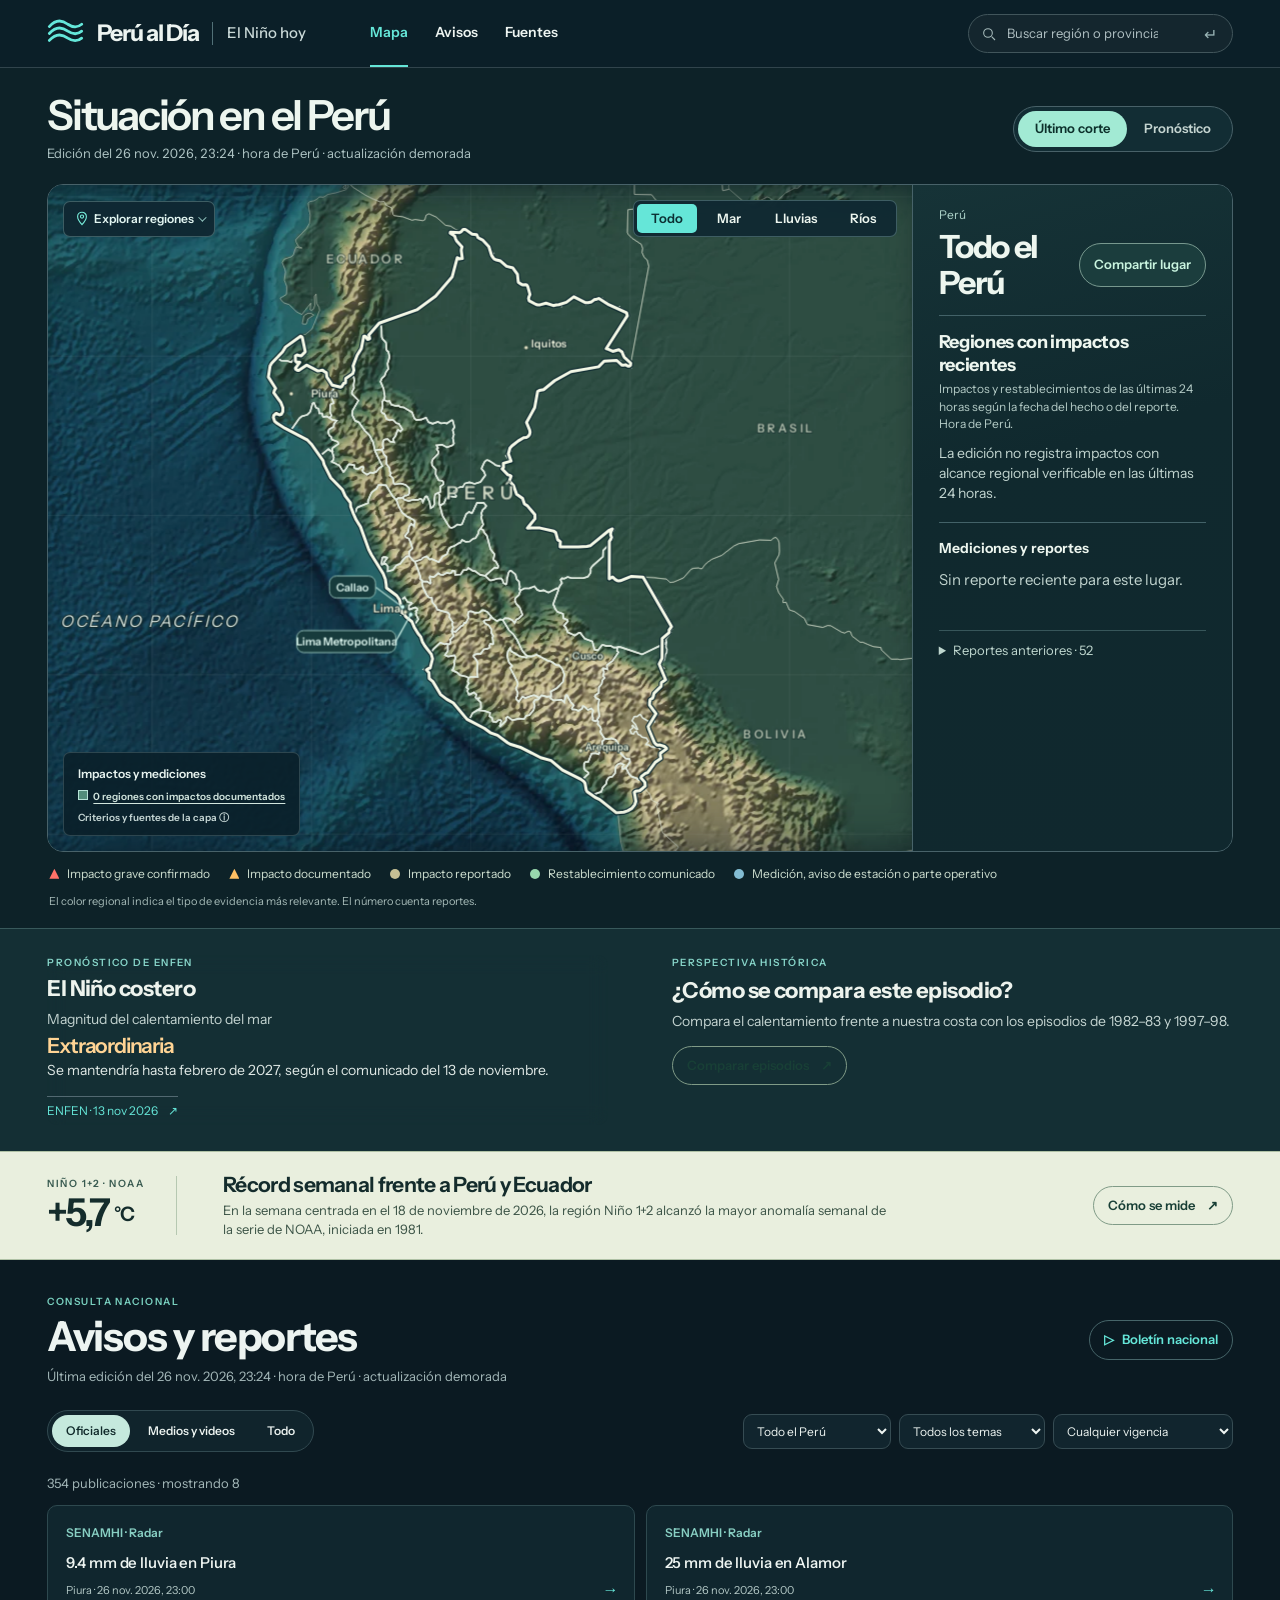
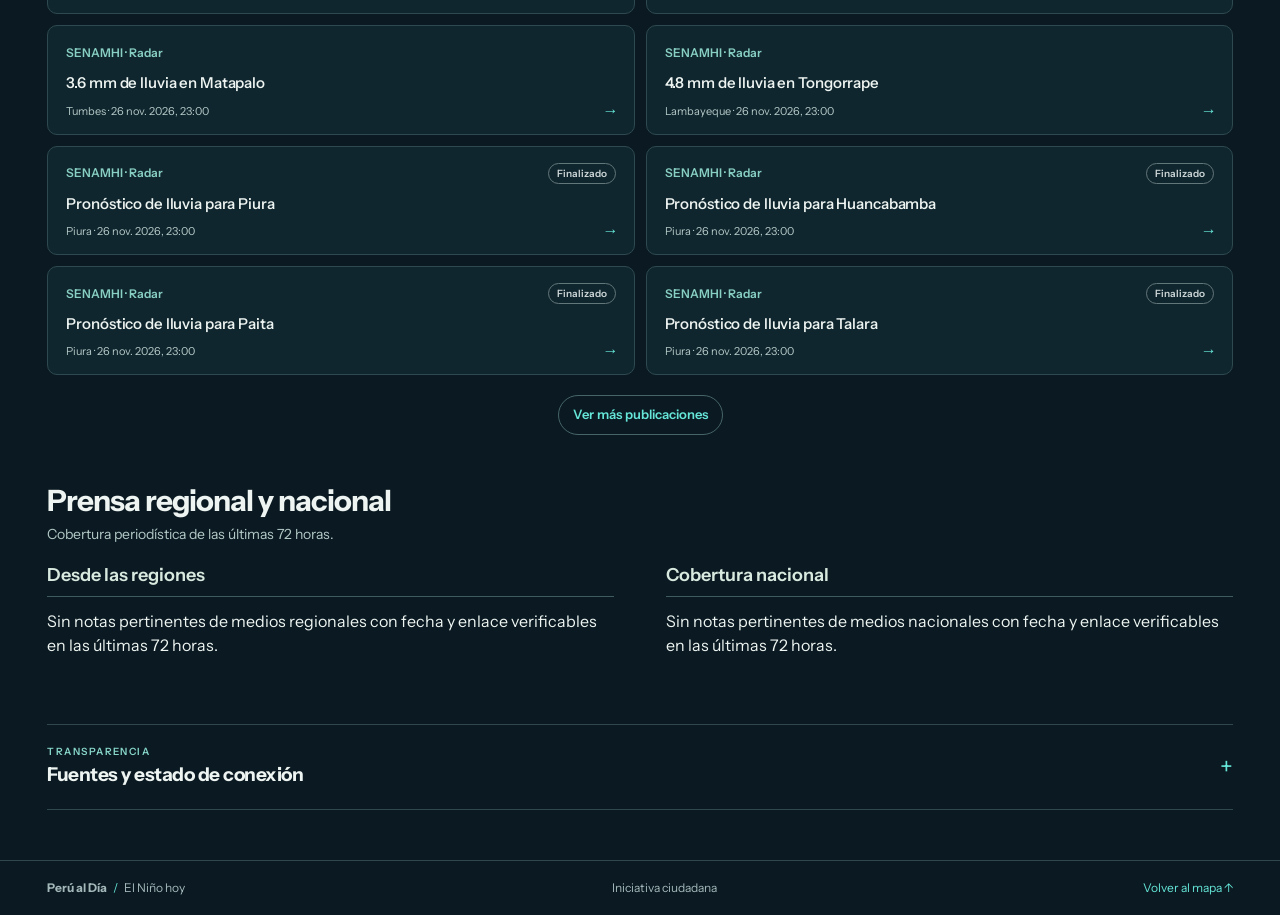
==== commit 52411574: "Mostrar los avisos de estación durante su vigencia y recuperar el caudal de Cabo Inga" ====
--- a/public/index.html
+++ b/public/index.html
@@ -450,7 +450,7 @@
       <div id="dialogBody"></div>
     </dialog>
     <script type="module">
-      if (location.protocol !== "file:") import("./atlas-app.mjs?v=17");
+      if (location.protocol !== "file:") import("./atlas-app.mjs?v=18");
     </script>
   </body>
 </html>
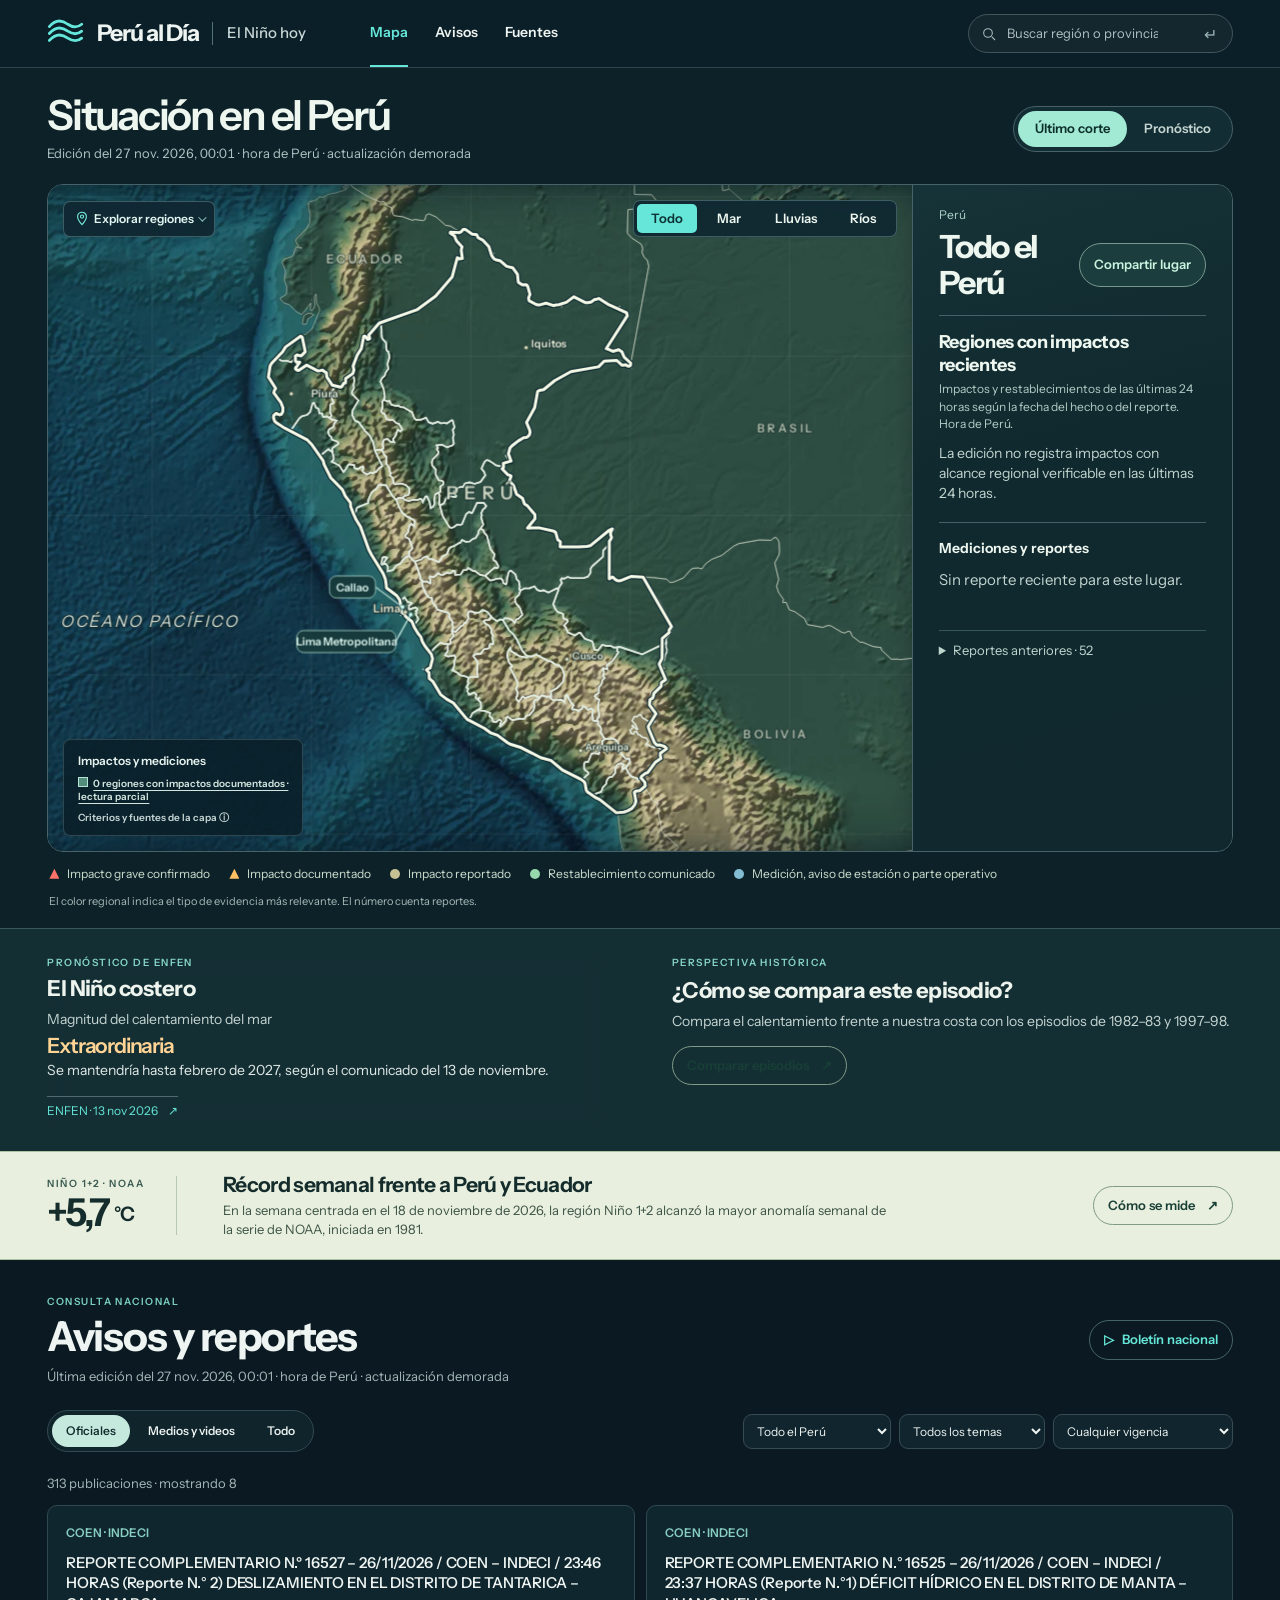
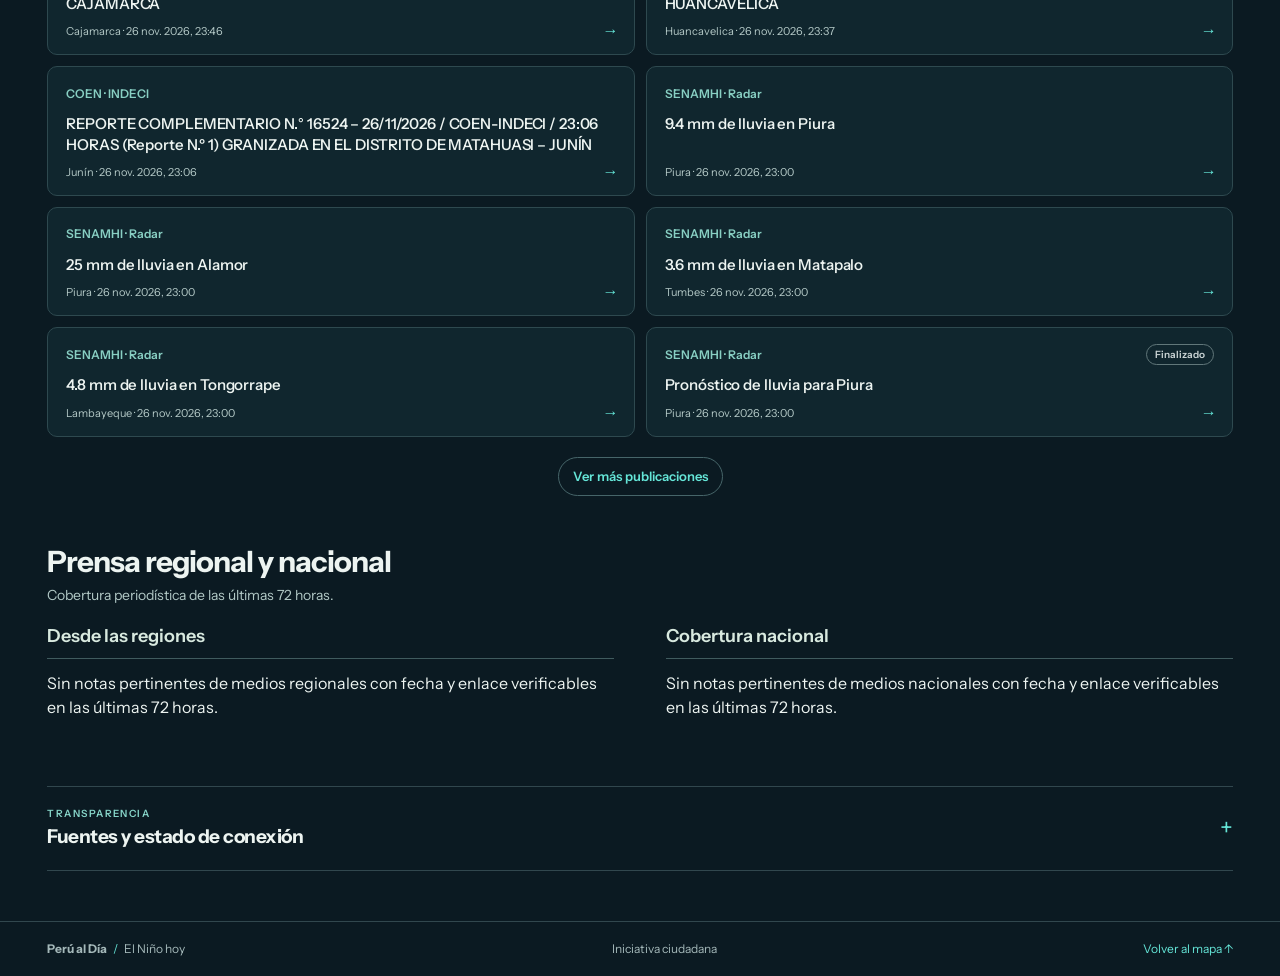
==== commit cce69ef6: "Permitir que la edición se actualice en conexiones lentas" ====
--- a/public/index.html
+++ b/public/index.html
@@ -450,7 +450,7 @@
       <div id="dialogBody"></div>
     </dialog>
     <script type="module">
-      if (location.protocol !== "file:") import("./atlas-app.mjs?v=18");
+      if (location.protocol !== "file:") import("./atlas-app.mjs?v=19");
     </script>
   </body>
 </html>
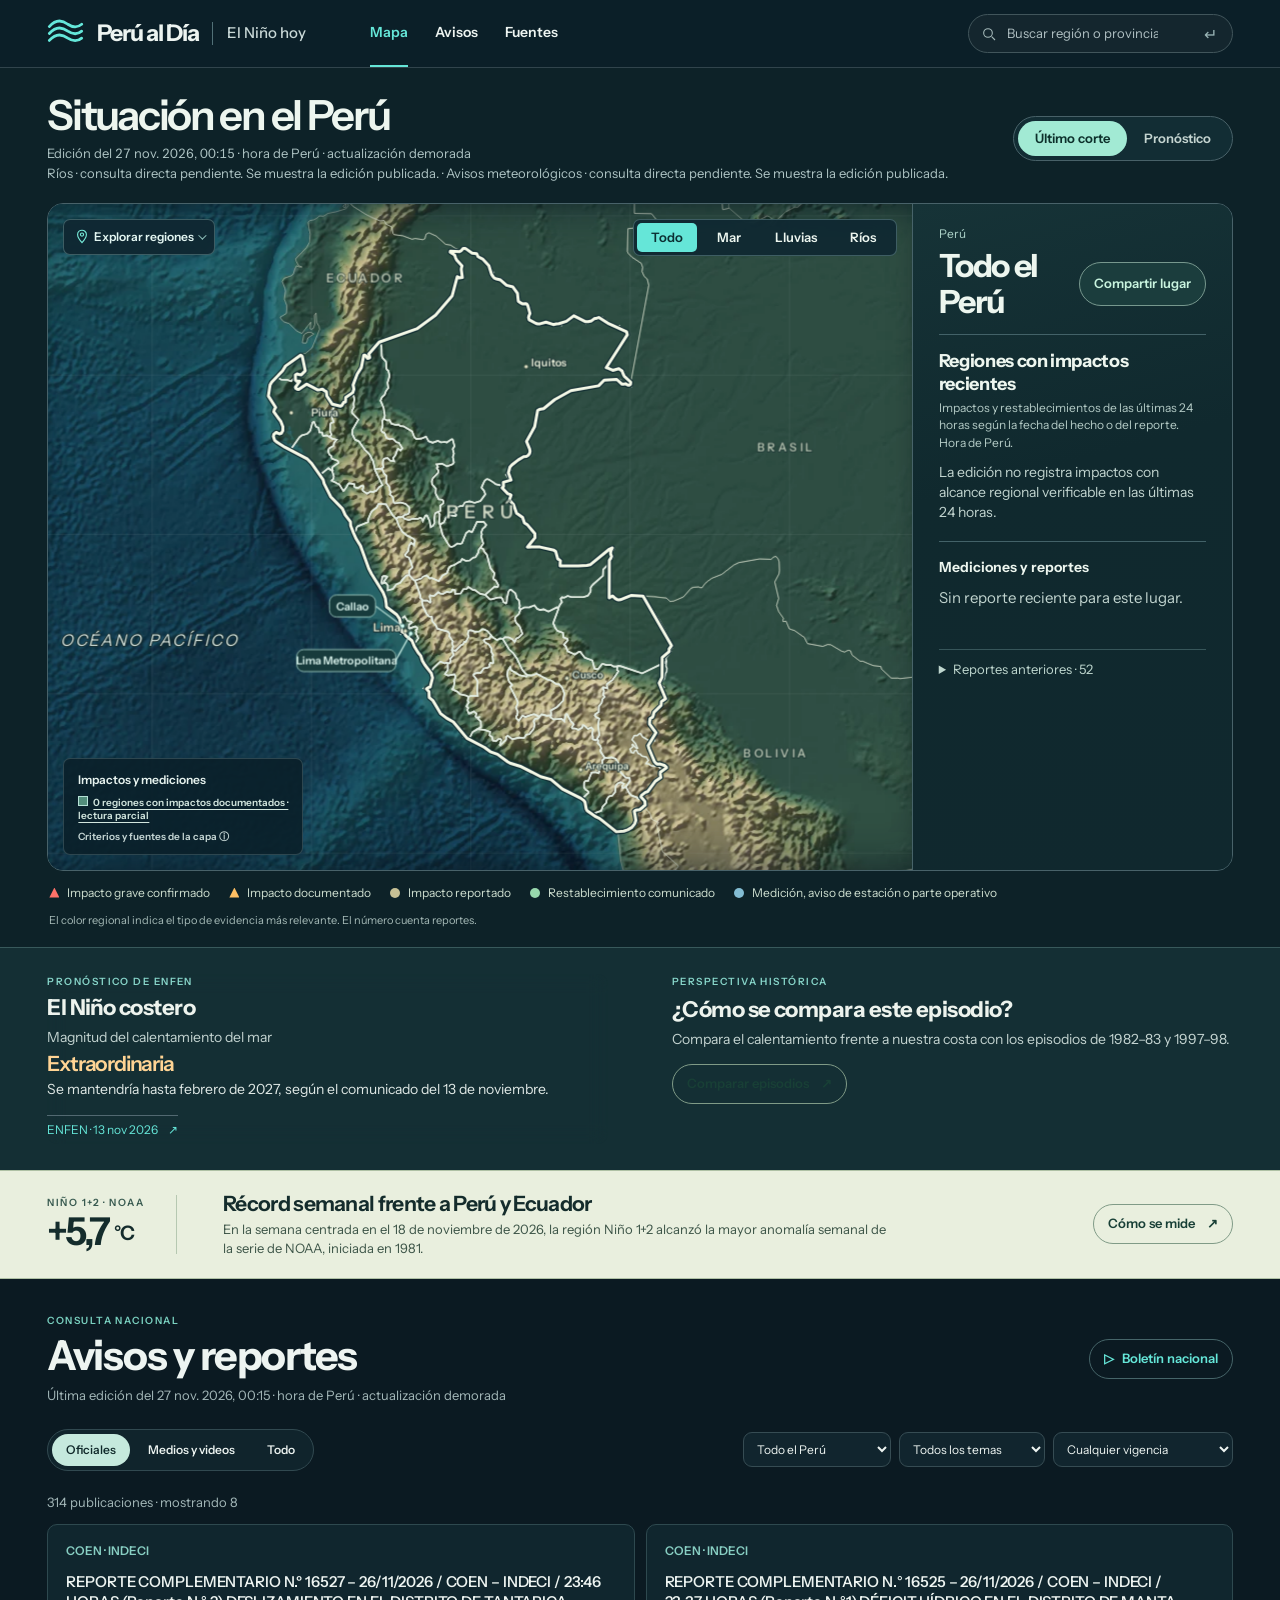
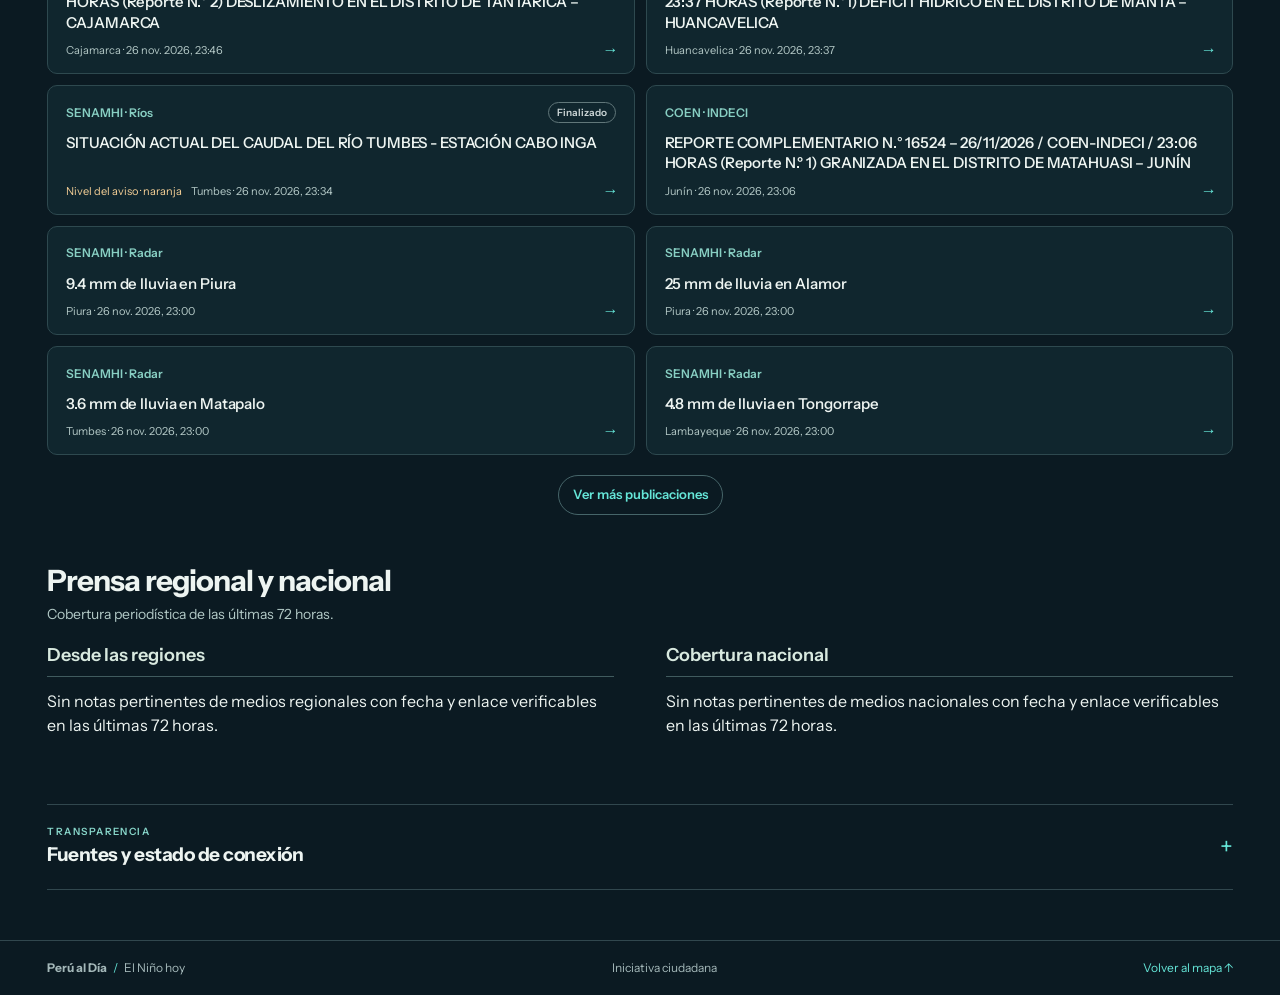
==== commit 9c549418: "Consultar avisos de ríos y meteorología directamente si se atrasa la edición" ====
--- a/public/index.html
+++ b/public/index.html
@@ -83,7 +83,7 @@
     <main>
       <section id="inicio" aria-label="Mapa interactivo del Perú">
         <div class="situation-header">
-          <div><h1>Situación en el Perú</h1><p id="editionLine" role="status">Consultando la última edición…</p></div>
+          <div><h1>Situación en el Perú</h1><p id="editionLine" role="status">Consultando la última edición…</p><p id="directSourceTimes" class="source-freshness" role="status" hidden></p></div>
           <div class="view-switch" role="group" aria-label="Momento del mapa">
             <button data-view="ahora" aria-pressed="true">Último corte</button>
             <button data-view="pronostico" aria-pressed="false">Pronóstico</button>
@@ -450,7 +450,7 @@
       <div id="dialogBody"></div>
     </dialog>
     <script type="module">
-      if (location.protocol !== "file:") import("./atlas-app.mjs?v=19");
+      if (location.protocol !== "file:") import("./atlas-app.mjs?v=20");
     </script>
   </body>
 </html>
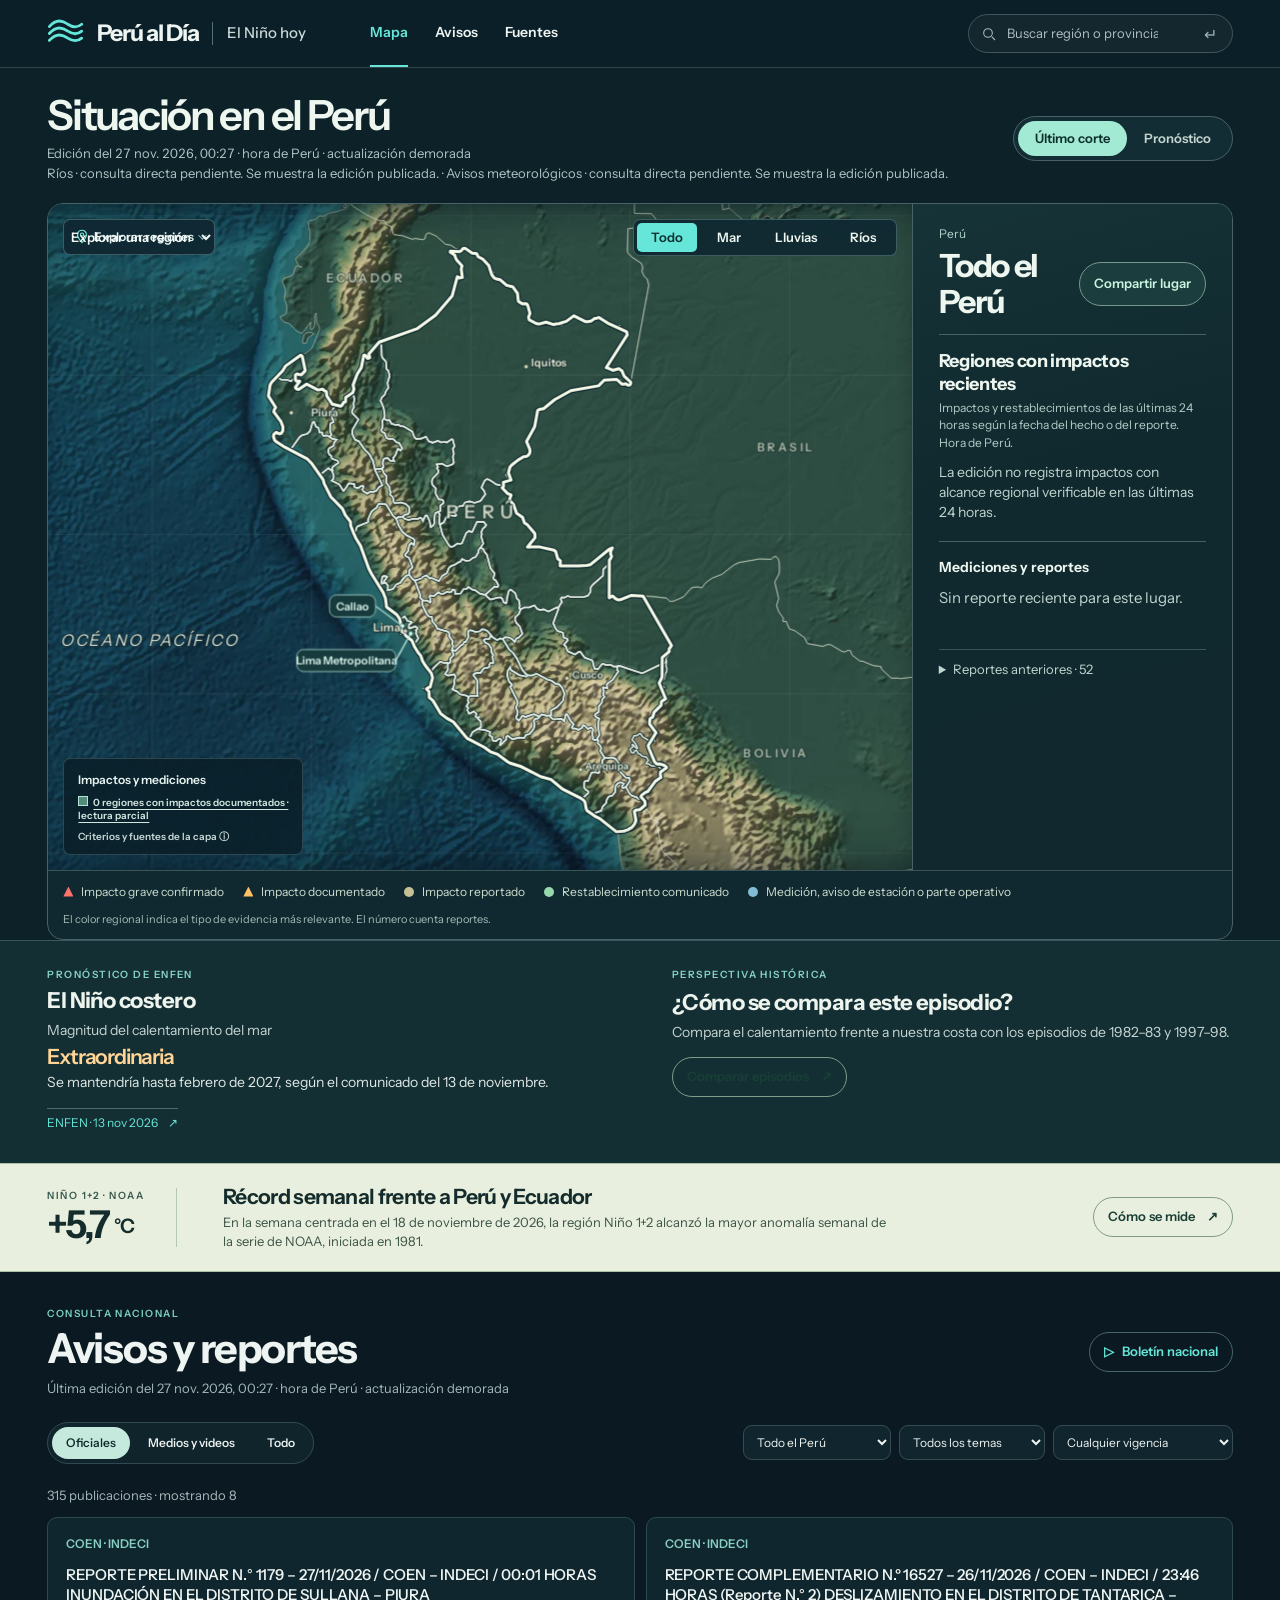
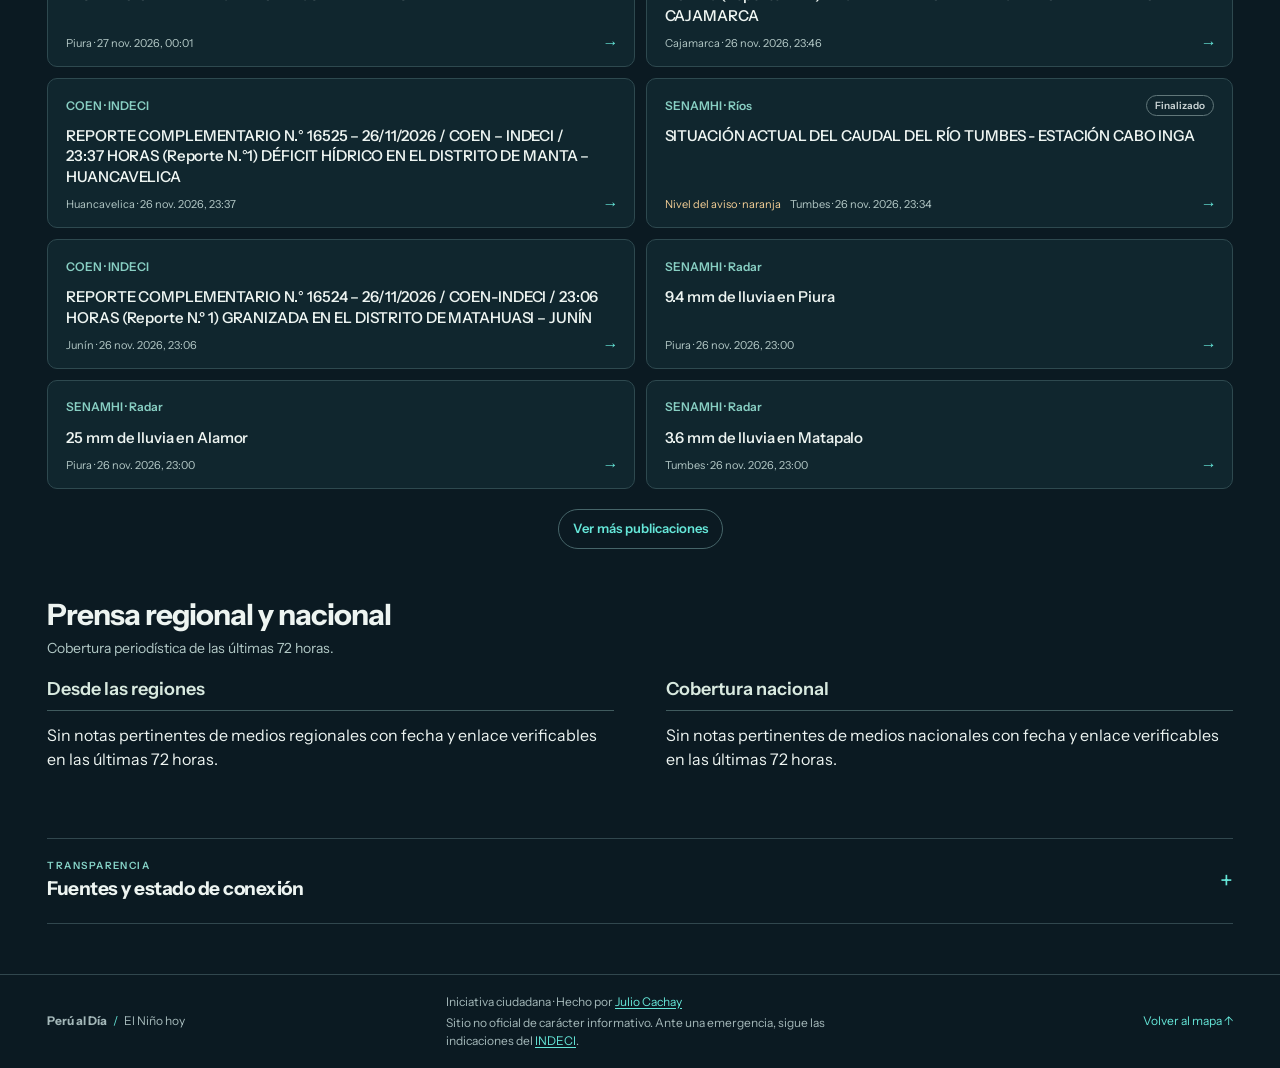
==== commit 0e51173f: "Distinguir provincias, mediciones y alertas en el mapa nacional y acreditar la iniciativa" ====
--- a/public/index.html
+++ b/public/index.html
@@ -22,10 +22,10 @@
       type="font/woff2"
       crossorigin
     />
-    <link rel="stylesheet" href="./atlas.css?v=6" />
-    <link rel="stylesheet" href="./mapa-interaccion.css?v=7" />
-    <link rel="stylesheet" href="./situacion.css?v=4" />
-    <link rel="stylesheet" href="./limites.css" />
+    <link rel="stylesheet" href="./atlas.css?v=7" />
+    <link rel="stylesheet" href="./mapa-interaccion.css?v=8" />
+    <link rel="stylesheet" href="./situacion.css?v=5" />
+    <link rel="stylesheet" href="./limites.css?v=2" />
     <link rel="stylesheet" href="./material-visual.css" />
   </head>
   <body>
@@ -170,6 +170,7 @@
           <div class="hazard-choice" id="hazardChoice" role="group" aria-label="Área de peligro a dibujar" hidden><button data-hazard="lluvias" aria-pressed="true">Lluvia en 24 h</button><button data-hazard="quebradas" aria-pressed="false">Quebradas</button></div>
           <div class="map-legend" id="mapLegend" aria-live="polite">
             <div id="legendTitle">Impactos y mediciones</div>
+            <span class="selected-province-key">Provincia seleccionada</span>
             <div class="scale-bar" id="scaleBar" hidden></div>
             <div class="scales" id="scales" hidden>
               <span>−4</span><span>0</span><span>+4</span><span>+8</span>
@@ -193,6 +194,7 @@
           </div>
 
         </div>
+          <div id="mapKey" class="map-key"></div>
           <aside class="local-pane" aria-labelledby="placeTitle">
             <nav id="placeTrail" class="place-trail" aria-label="Ruta territorial"></nav>
             <div class="place-heading">
@@ -253,7 +255,6 @@
             </details>
           </aside>
         </div>
-        <div id="mapKey" class="map-key"></div>
       </section>
       <section class="climate-context" aria-label="El Niño en perspectiva">
           <div class="climate-card" id="climateCard">
@@ -392,7 +393,7 @@
             Cada entidad publica a su propio ritmo. Una consulta reciente puede
             devolver un documento anterior. Revisa la vigencia en el original.
           </p>
-          <div class="edition-controls"><button id="checkEdition" type="button" class="outline-btn">Comprobar última edición</button><a href="https://github.com/Jccv26/atlas-el-nino-peru/actions/workflows/horario.yml" target="_blank" rel="noopener">Historial y actualización en GitHub ↗</a></div>
+          <div class="edition-controls"><button id="checkEdition" type="button" class="outline-btn">Comprobar última edición</button></div>
           <p id="publicationStatus" class="subtle" hidden></p>
           <div id="sourceList" class="source-list"></div>
           <h3>Cartografía</h3>
@@ -437,9 +438,13 @@
         </details>
       </section>
     </main>
-    <footer>
+    <footer id="iniciativa">
       <span><b>Perú al Día</b> <i> / </i> El Niño hoy</span>
-      <span>Iniciativa ciudadana</span><a href="#inicio">Volver al mapa ↑</a>
+      <div class="footer-credit">
+        <p>Iniciativa ciudadana · Hecho por <a href="https://www.linkedin.com/in/julio-cachay-vilchez" rel="me noopener" target="_blank">Julio Cachay</a></p>
+        <p>Sitio no oficial de carácter informativo. Ante una emergencia, sigue las indicaciones del <a href="https://www.gob.pe/indeci" target="_blank" rel="noopener">INDECI</a>.</p>
+      </div>
+      <a href="#inicio">Volver al mapa ↑</a>
     </footer>
     <dialog id="infoDialog" aria-labelledby="dialogTitle">
       <div class="dialog-header">
@@ -450,7 +455,7 @@
       <div id="dialogBody"></div>
     </dialog>
     <script type="module">
-      if (location.protocol !== "file:") import("./atlas-app.mjs?v=20");
+      if (location.protocol !== "file:") import("./atlas-app.mjs?v=22");
     </script>
   </body>
 </html>
--- a/public/atlas.css
+++ b/public/atlas.css
@@ -1408,6 +1408,15 @@
 footer a {
   color: var(--aqua);
 }
+.footer-credit {max-width:58ch;padding:0 14px;font-size:12px;line-height:1.5}
+.footer-credit p {margin:0}
+.footer-credit p + p {margin-top:3px}
+.footer-credit a {text-decoration:underline;text-underline-offset:2px}
+@media (max-width:760px) {
+  footer {display:grid;grid-template-columns:1fr auto}
+  footer > a {grid-area:1 / 2}
+  .footer-credit {grid-column:1 / -1;padding:0}
+}
 @media (max-width: 900px) {
   .map-hint {
     bottom: 12px;
--- a/public/mapa-interaccion.css
+++ b/public/mapa-interaccion.css
@@ -502,26 +502,6 @@
   fill: #284a47;
   stroke: #99bdb2;
 }
-#map.atlas-province-view .local-area {
-  fill: #b2ded316;
-  stroke: #b0cbc0;
-  stroke-width: 1.25;
-}
-#map.atlas-province-view .local-area.adjacent {
-  fill: #597e7314;
-  stroke: #8aa99f;
-  stroke-dasharray: 3 2;
-}
-#map.atlas-province-view .local-area.is-selected {
-  fill: #6ac7ab36;
-  stroke: #ebffe0;
-  stroke-width: 2.7;
-}
-#map.atlas-province-view .local-area:focus-visible {
-  outline: none;
-  stroke: white;
-  stroke-width: 3;
-}
 .province-map-status {
   position: absolute;
   left: 12px;
--- a/public/situacion.css
+++ b/public/situacion.css
@@ -46,8 +46,6 @@
 .symbol.rio,.symbol.puerto,.symbol.restablecido {border-radius:50%}
 .symbol.impacto,.symbol.grave {clip-path:polygon(50% 0%,100% 100%,0 100%)}
 .symbol.pronostico {transform:rotate(45deg);width:8px;height:8px}
-#map .local-area {fill:#a1e3d50a;stroke:#ccefe2ce;stroke-width:1;vector-effect:non-scaling-stroke;cursor:pointer}
-#map .local-area:hover,#map .local-area.is-selected {fill:#8ae7c935;stroke:#d1f9ea;stroke-width:2}
 .hazard-polygons {pointer-events:none}
 .hazard-polygons path {stroke:none;opacity:.68}
 .sector-rojo {fill:#e6635c}.sector-naranja {fill:#eea45c}.sector-amarillo {fill:#e5cf74}
@@ -76,10 +74,11 @@
 .record-timeline li {margin:9px 0}
 @media(prefers-reduced-motion:no-preference){
   .pin-glyph {animation:pin-arrival .28s cubic-bezier(.22,.65,.35,1) both}
-  .local-boundaries path,.hazard-polygons path {animation:boundary-arrival .28s ease-out both}
+  .local-boundaries path {animation:boundary-arrival .28s ease-out}
+  .hazard-polygons path {animation:boundary-arrival .28s ease-out}
   .view-switch button,.signal-row {transition:background-color .22s,color .22s}
   @keyframes pin-arrival {from{opacity:0;transform:scale(.7)}to{opacity:1;transform:scale(1)}}
-  @keyframes boundary-arrival {from{opacity:.2}to{opacity:1}}
+  @keyframes boundary-arrival {from{opacity:.2}}
 }
 @media(max-width:900px) and (min-width:761px){
   .explorer {grid-template-columns:minmax(0,1fr) 275px}
@@ -115,13 +114,11 @@
 .hazard-polygons path{opacity:.49}
 #map .area-label{font:560 11px Instrument,Arial,sans-serif;fill:#e3f2dd;paint-order:stroke;stroke:#1b3d3c;stroke-width:2.4;stroke-linejoin:round;pointer-events:none}
 #map .area-label.current{font-size:15px;fill:#fff;stroke-width:3;letter-spacing:.1px}
-#map .local-area.is-selected{fill:#a3ffcf0a;stroke:#ecffdb;stroke-width:2.6}
 @media(max-width:760px){.hazard-choice{top:46px;right:9px}}
 #pastSignals {margin-top:14px;border-top:1px solid #37565a;padding-top:10px}
 #pastSignals summary {color:#bfd7cf;font-size:13px;cursor:pointer}
 .source-freshness{font:400 12px/1.45 Instrument,Arial,sans-serif;color:#bed1c9;margin:6px 0 3px}
 .edition-controls{display:flex;flex-wrap:wrap;align-items:center;gap:12px 18px;margin:12px 0}
-.edition-controls a{color:inherit;text-decoration:underline}
 
 .place-heading {
   display:flex;
--- a/public/limites.css
+++ b/public/limites.css
@@ -2,6 +2,8 @@
 #map .peru-outline path { stroke-linejoin: round; stroke-linecap: round; }
 #map .peru-outline .casing { stroke: #112d32; stroke-width: 5.4px; }
 #map .peru-outline .edge { stroke: #f6fae8; stroke-width: 3px; }
+#map .region-casing {stroke:#1d3536;stroke-width:3.5px;stroke-linejoin:round}
+#map:is(.atlas-region-view,.atlas-province-view) .region-casing {display:none}
 #map .region-path { stroke: #e2ede2; stroke-opacity: .96; stroke-width: 1.6px; }
 #map .region-path {transition-property:stroke}
 #map .region-path.region-from-list {stroke:#f4fffb;stroke-width:3px}
@@ -11,8 +13,63 @@
 #map .region-path.focused,
 #map .region-path.atlas-hover,
 #map .region-path:focus-visible { stroke: #adffe9; stroke-width: 2.8px; }
-#map .local-area { stroke: #bed7d2; stroke-width: 1.2px; }
-#map .local-area.is-selected { fill:#96e9d03d; stroke: #acffe3; stroke-width: 2.8px; }
+/* Local fills sit beneath the official forecast, boundaries and report markers. */
+.map-frame #map:is(.atlas-region-view,.atlas-province-view) #regions .region-path {
+  fill: transparent !important;
+}
+#map .province-fills {pointer-events:none}
+#map {user-select:none;-webkit-user-select:none}
+#map.atlas-province-view #countryLines .country-path {
+  vector-effect:non-scaling-stroke;
+  stroke-width:1.5px;
+}
+#map .province-fill {fill:#354e49}
+#map .province-fill[data-tone="1"] {fill:#405854}
+#map .province-fill[data-tone="2"] {fill:#384d50}
+#map .province-fill.adjacent {fill:#293e40}
+#map .province-fill.is-selected {fill:#53796d}
+#map.atlas-region-view:not(.atlas-province-view) .province-fills {opacity:.74}
+#map:is(.atlas-region-view,.atlas-province-view) .hazard-polygons path {opacity:.68}
+#map .local-area {
+  fill:transparent;
+  stroke:#b2c6bb;
+  stroke-width:1.4px;
+  stroke-linejoin:round;
+  cursor:pointer;
+}
+#map .local-area.adjacent {stroke:#829e99;stroke-dasharray:4 3}
+#map .province-selection-casing {
+  fill:none;
+  stroke:#10282b;
+  stroke-width:5.4px;
+  stroke-linejoin:round;
+  pointer-events:none;
+}
+#map .local-area.is-selected {stroke:#f2ffe5;stroke-width:2.8px}
+#map .local-area:focus-visible {outline:none;stroke:#fff;stroke-width:3px}
+@media (hover:hover) {
+  #map .local-area:not(.is-selected):hover {stroke:#e0f1e6;stroke-width:2px}
+}
+#map .area-label.current {stroke:#19352f}
+.map-frame.has-region .coverage-text:not(:disabled)::before {content:none}
+.selected-province-key {display:none}
+.has-local-area .selected-province-key {
+  display:flex;align-items:center;gap:7px;margin-top:4px;font-size:11px;color:#d2e3dc;
+}
+.selected-province-key::before {
+  content:"";width:13px;height:9px;box-sizing:border-box;border:2px solid #f2ffe5;
+  border-radius:3px;background:#53796d;box-shadow:0 0 0 1px #10282b;
+}
+.explorer > .map-key {
+  grid-column:1 / -1;
+  grid-row:2;
+  margin:0;
+  padding:12px 15px;
+  border-top:1px solid #3b5557;
+}
+@media (min-width:761px) {
+  .explorer > .local-pane {grid-area:1 / 2}
+}
 #map.atlas-province-view .peru-outline { display:none; }
 #map:not(.map-zoomed) .map-city[data-city="Piura"] text {
   transform:translate(calc(var(--atlas-pixel) * 20),calc(var(--atlas-pixel) * 4));
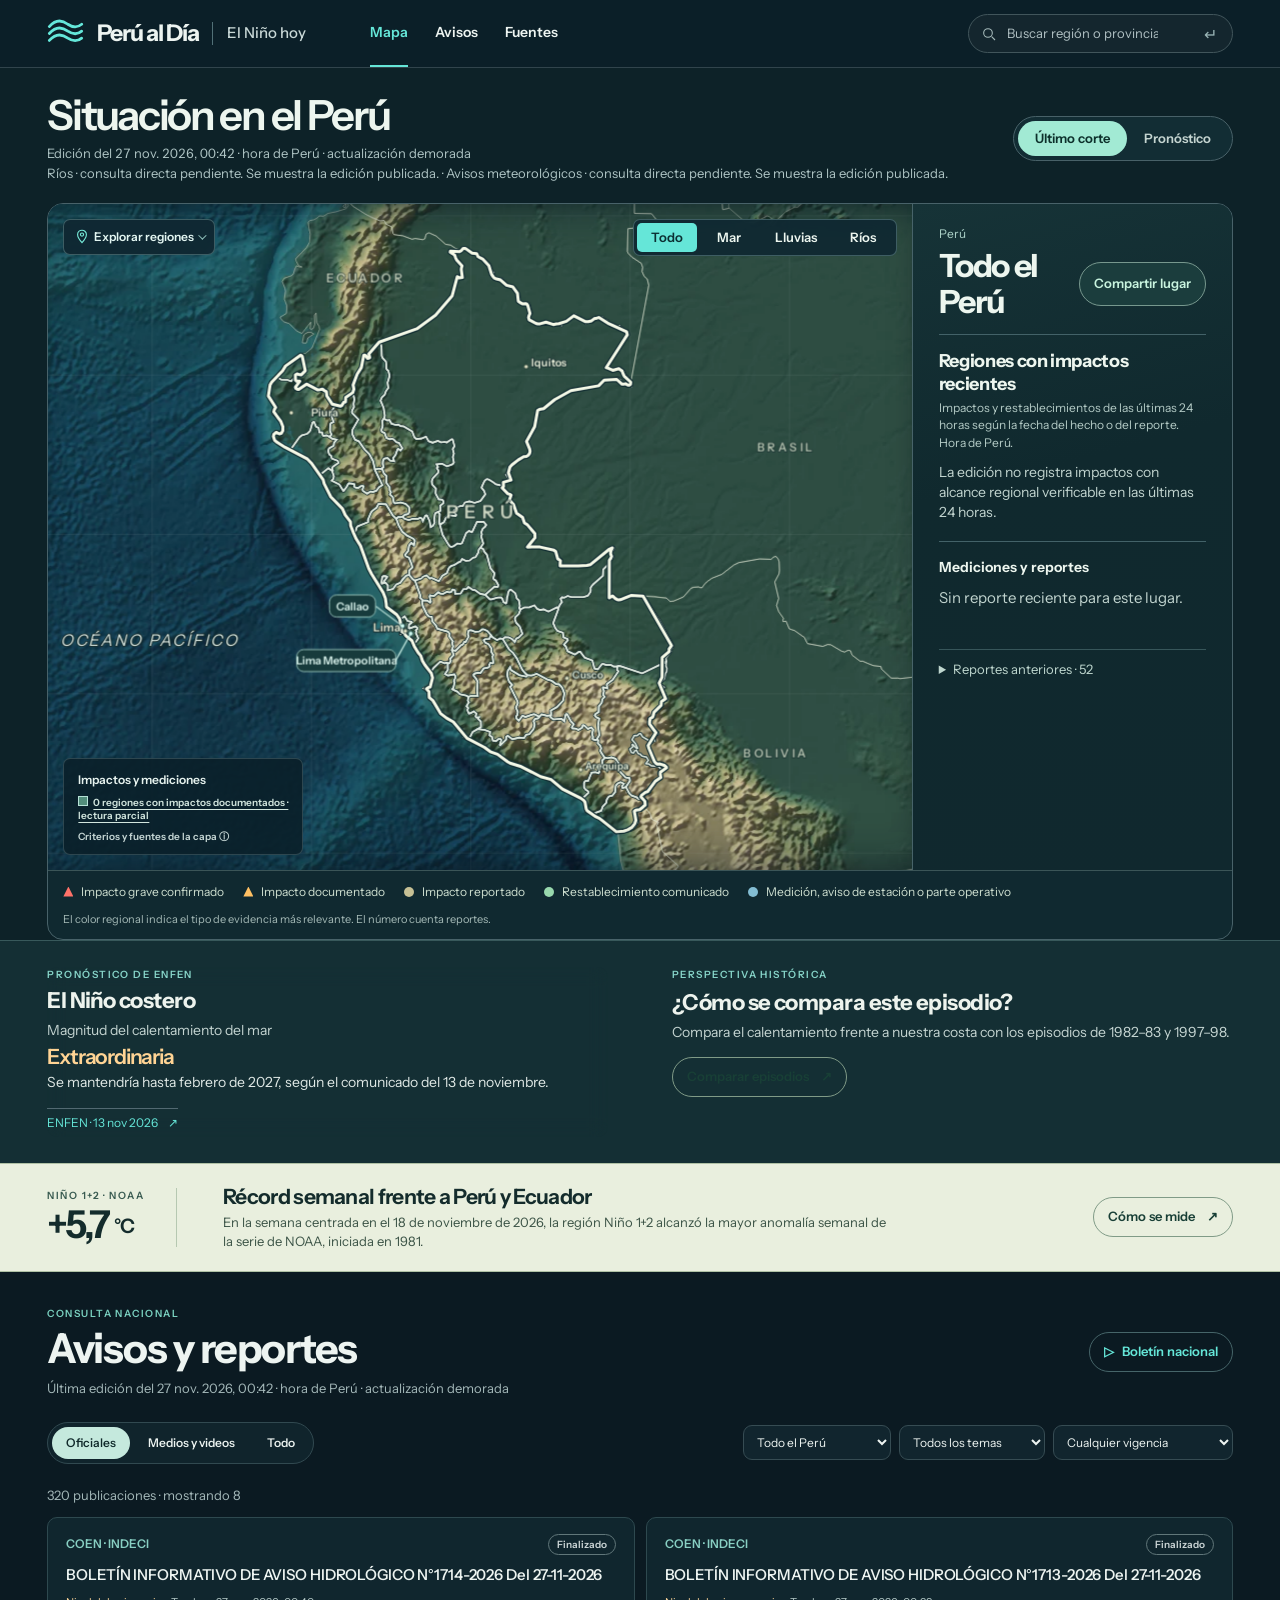
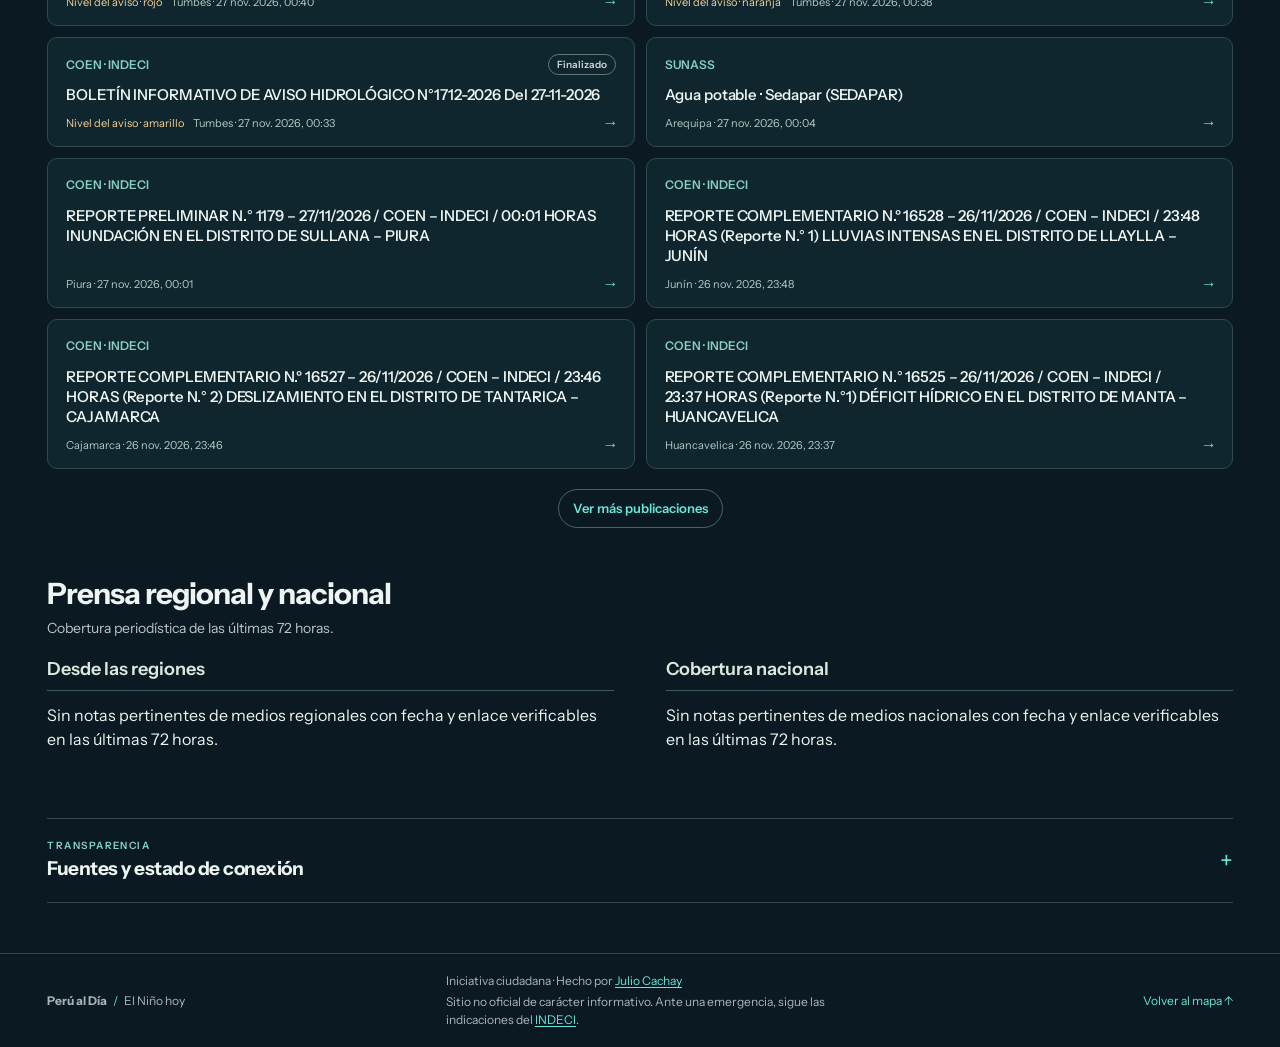
==== commit 13e9de56: "Ajustar rótulos a provincias estrechas y reconocer los nombres oficiales de Puno" ====
--- a/public/index.html
+++ b/public/index.html
@@ -455,7 +455,7 @@
       <div id="dialogBody"></div>
     </dialog>
     <script type="module">
-      if (location.protocol !== "file:") import("./atlas-app.mjs?v=22");
+      if (location.protocol !== "file:") import("./atlas-app.mjs?v=23");
     </script>
   </body>
 </html>
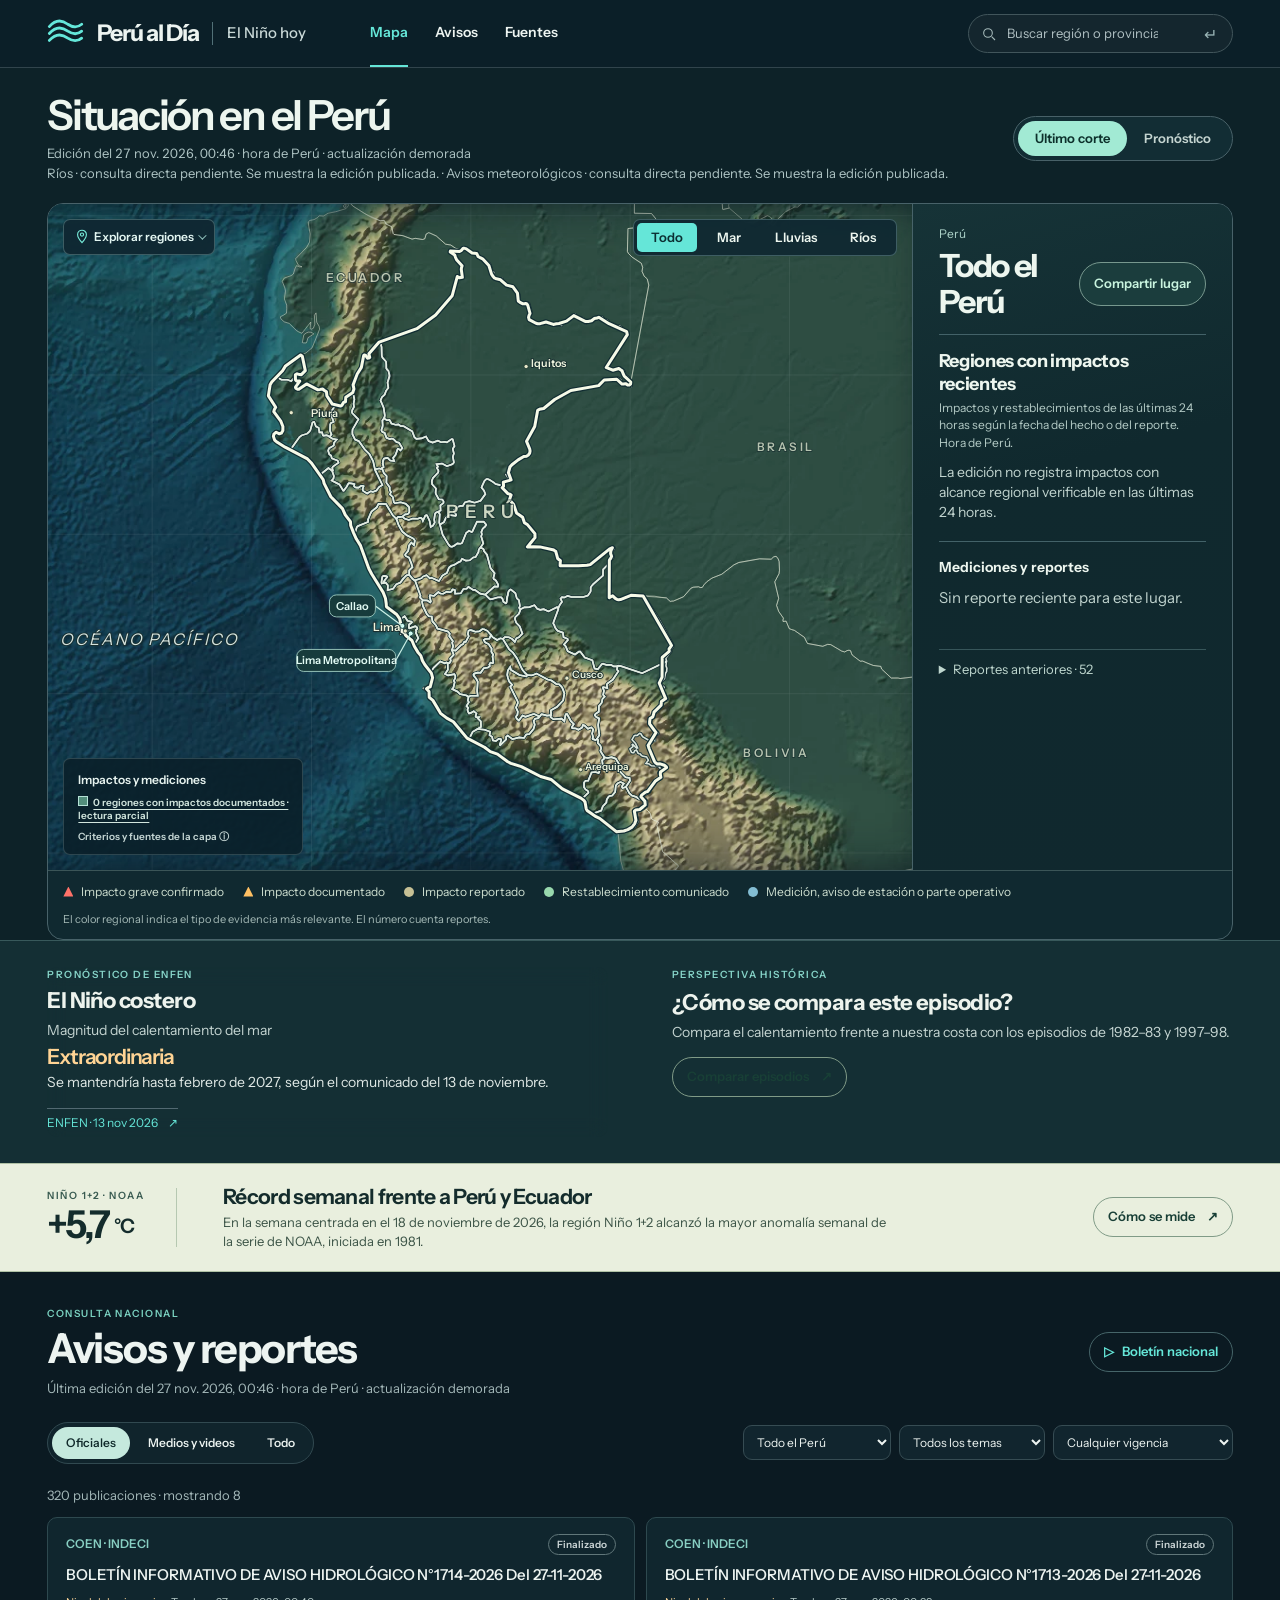
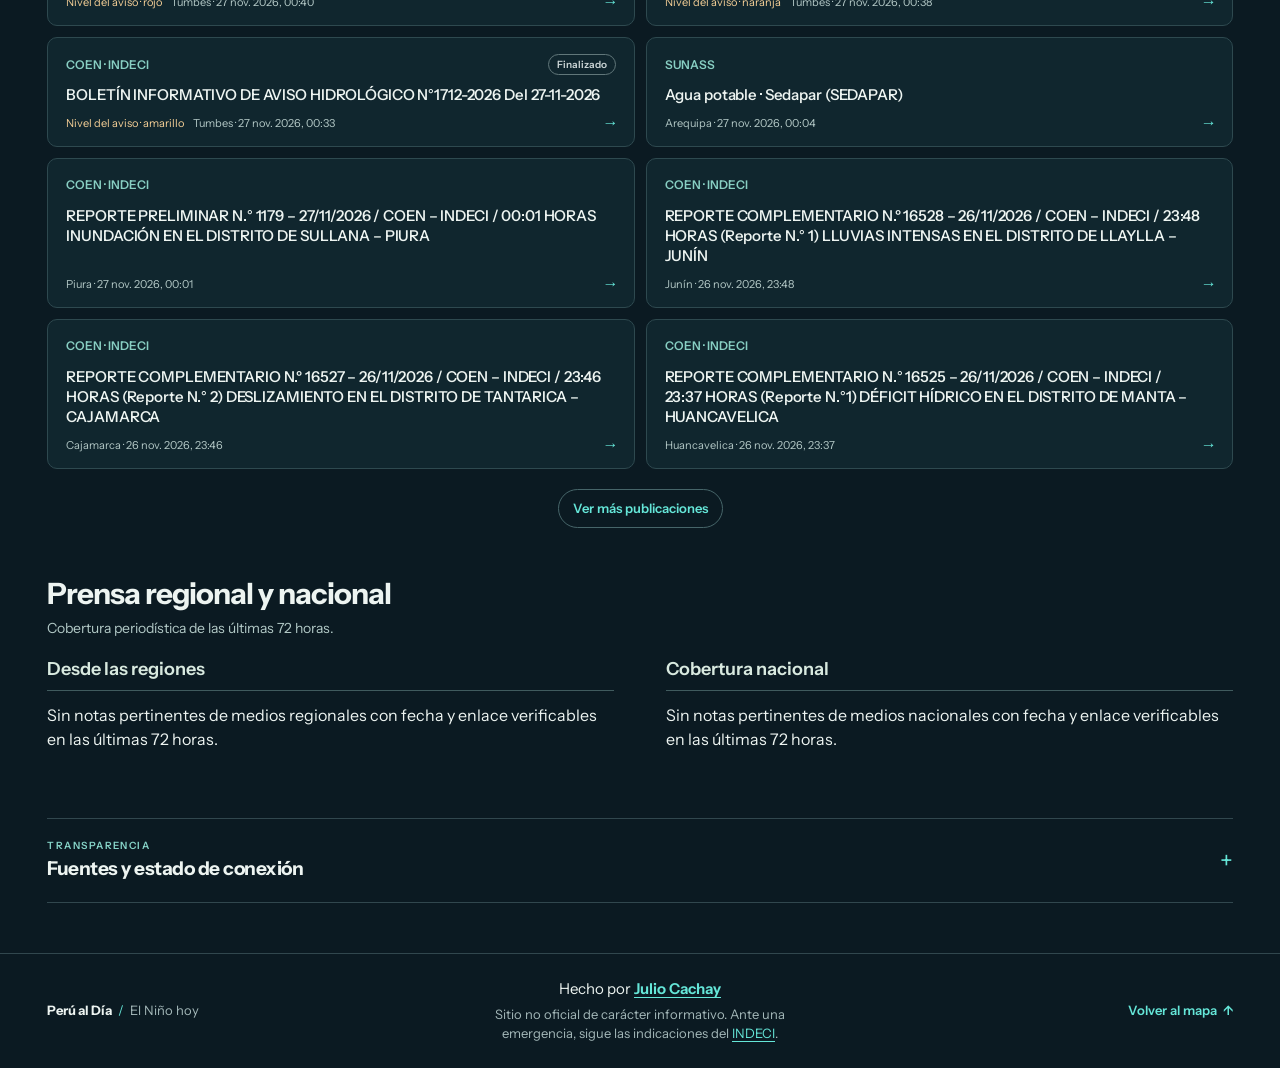
==== commit fb37ed14: "Evitar que el foco cubra las provincias y centrar el crédito del sitio" ====
--- a/public/index.html
+++ b/public/index.html
@@ -22,10 +22,10 @@
       type="font/woff2"
       crossorigin
     />
-    <link rel="stylesheet" href="./atlas.css?v=7" />
-    <link rel="stylesheet" href="./mapa-interaccion.css?v=8" />
-    <link rel="stylesheet" href="./situacion.css?v=5" />
-    <link rel="stylesheet" href="./limites.css?v=2" />
+    <link rel="stylesheet" href="./atlas.css?v=8" />
+    <link rel="stylesheet" href="./mapa-interaccion.css?v=9" />
+    <link rel="stylesheet" href="./situacion.css?v=6" />
+    <link rel="stylesheet" href="./limites.css?v=3" />
     <link rel="stylesheet" href="./material-visual.css" />
   </head>
   <body>
@@ -42,7 +42,7 @@
         for (const name of ["region", "ciudad", "local", "capa", "tema", "tipo", "vigencia", "q", "mapa", "ubigeo", "vista", "peligro", "aviso"]) {
           if (local.searchParams.has(name)) edition.searchParams.set(name, local.searchParams.get(name));
         }
-        if (["#inicio", "#temperatura", "#avisos", "#prensa-regional", "#fuentes"].includes(local.hash)) edition.hash = local.hash;
+        if (["#inicio", "#temperatura", "#avisos", "#prensa-regional", "#fuentes", "#iniciativa"].includes(local.hash)) edition.hash = local.hash;
         document.body.classList.add("opening-edition");
         document.getElementById("fileEntry").hidden = false;
         link.href = edition.href;
@@ -439,12 +439,12 @@
       </section>
     </main>
     <footer id="iniciativa">
-      <span><b>Perú al Día</b> <i> / </i> El Niño hoy</span>
+      <span class="footer-brand"><strong>Perú al Día</strong> <span aria-hidden="true">/</span> El Niño hoy</span>
       <div class="footer-credit">
-        <p>Iniciativa ciudadana · Hecho por <a href="https://www.linkedin.com/in/julio-cachay-vilchez" rel="me noopener" target="_blank">Julio Cachay</a></p>
+        <p>Hecho por <a href="https://www.linkedin.com/in/julio-cachay-vilchez" rel="me noopener" target="_blank">Julio Cachay</a></p>
         <p>Sitio no oficial de carácter informativo. Ante una emergencia, sigue las indicaciones del <a href="https://www.gob.pe/indeci" target="_blank" rel="noopener">INDECI</a>.</p>
       </div>
-      <a href="#inicio">Volver al mapa ↑</a>
+      <a class="footer-return" href="#inicio">Volver al mapa <span aria-hidden="true">↑</span></a>
     </footer>
     <dialog id="infoDialog" aria-labelledby="dialogTitle">
       <div class="dialog-header">
@@ -455,7 +455,7 @@
       <div id="dialogBody"></div>
     </dialog>
     <script type="module">
-      if (location.protocol !== "file:") import("./atlas-app.mjs?v=23");
+      if (location.protocol !== "file:") import("./atlas-app.mjs?v=24");
     </script>
   </body>
 </html>
--- a/public/atlas.css
+++ b/public/atlas.css
@@ -702,18 +702,54 @@
   margin: 0;
 }
 footer {
-  display: flex;
-  align-items: center;
-  justify-content: space-between;
+  display: grid;
+  grid-template-columns: 1fr minmax(0, 54ch) 1fr;
+  align-items: center;
+  gap: 20px;
   border-top: 1px solid var(--line);
-  padding: 18px var(--edge);
+  padding: 24px var(--edge);
   color: var(--muted);
-  font-size: 12px;
-}
-footer i {
-  font-style: normal;
+  font-size: 13px;
+}
+.footer-brand strong {
+  color: var(--paper);
+}
+.footer-brand span {
+  margin-inline: 3px;
   color: var(--aqua);
-  padding: 0 4px;
+}
+.footer-credit {
+  text-align: center;
+  text-wrap: balance;
+}
+.footer-credit p {
+  margin: 0;
+}
+.footer-credit p:first-child {
+  margin-bottom: 4px;
+  color: var(--paper);
+  font-size: 15px;
+}
+.footer-credit a {
+  color: var(--aqua);
+  text-decoration: underline;
+  text-underline-offset: 3px;
+}
+.footer-credit p:first-child a {
+  font-weight: 650;
+}
+.footer-return {
+  justify-self: end;
+  display: inline-flex;
+  align-items: center;
+  gap: 6px;
+  min-height: 44px;
+  color: var(--aqua);
+  font-weight: 600;
+}
+.footer-return:hover {
+  text-decoration: underline;
+  text-underline-offset: 3px;
 }
 dialog {
   width: min(calc(100% - 28px), 550px);
@@ -1033,9 +1069,16 @@
     padding-bottom: 24px;
   }
   footer {
-    align-items: flex-start;
-    gap: 10px;
-    font-size: 10px;
+    grid-template-columns: minmax(0, 1fr);
+    justify-items: center;
+    gap: 12px;
+    padding-block: 24px 14px;
+  }
+  .footer-credit {
+    max-width: 54ch;
+  }
+  .footer-return {
+    justify-self: center;
   }
   .source-row a {
     font-size: 14px;
@@ -1405,18 +1448,6 @@
 .source-row[data-status="error"] .source-status {
   color: #f6cf8d;
 }
-footer a {
-  color: var(--aqua);
-}
-.footer-credit {max-width:58ch;padding:0 14px;font-size:12px;line-height:1.5}
-.footer-credit p {margin:0}
-.footer-credit p + p {margin-top:3px}
-.footer-credit a {text-decoration:underline;text-underline-offset:2px}
-@media (max-width:760px) {
-  footer {display:grid;grid-template-columns:1fr auto}
-  footer > a {grid-area:1 / 2}
-  .footer-credit {grid-column:1 / -1;padding:0}
-}
 @media (max-width: 900px) {
   .map-hint {
     bottom: 12px;
@@ -1596,10 +1627,6 @@
   .item b {
     font-size: 14px;
   }
-  footer {
-    flex-wrap: wrap;
-    align-items: center;
-  }
 }
 @media (prefers-reduced-motion: reduce) {
   .item,
--- a/public/mapa-interaccion.css
+++ b/public/mapa-interaccion.css
@@ -177,7 +177,7 @@
 
 @media (prefers-reduced-motion: no-preference) {
   .atlas-map-ready #mapWorld {
-    animation: atlas-reveal 450ms ease-out both;
+    animation: atlas-reveal 450ms ease-out;
   }
   .atlas-map-ready .atlas-map-tip:not([hidden]) {
     animation: atlas-tip-in 110ms ease-out both;
@@ -504,15 +504,28 @@
 }
 .province-map-status {
   position: absolute;
-  left: 12px;
-  bottom: 32px;
-  max-width: calc(100% - 24px);
-  padding: 6px 10px;
+  z-index: 2;
+  left: 50%;
+  top: 104px;
+  transform: translateX(-50%);
+  width: max-content;
+  max-width: calc(100% - 28px);
+  display: flex;
+  align-items: center;
+  gap: 8px;
+  padding: 6px 12px;
   margin: 0;
-  color: #fff;
-  background: #153031;
+  border: 1px solid #64847d;
+  border-radius: 8px;
+  color: #e3f2e9;
+  background: #153031f5;
   font-size: 12px;
-  pointer-events: none;
+}
+.province-map-status button {
+  color: #a2ead4;
+  min-height: 32px;
+  text-decoration: underline;
+  text-underline-offset: 3px;
 }
 #map.map-zoomed,
 #map {
@@ -526,7 +539,3 @@
   stroke: none;
   transition: none;
 }
-#map.atlas-province-view.province-awaits-shape #regions .region-path.focused {
-  stroke: #a6d3c4;
-  stroke-width: 1.6px;
-}
--- a/public/situacion.css
+++ b/public/situacion.css
@@ -73,7 +73,7 @@
 .record-timeline {padding:10px 0}.record-timeline summary {cursor:pointer;font-weight:600}
 .record-timeline li {margin:9px 0}
 @media(prefers-reduced-motion:no-preference){
-  .pin-glyph {animation:pin-arrival .28s cubic-bezier(.22,.65,.35,1) both}
+  .pin-glyph {animation:pin-arrival .28s cubic-bezier(.22,.65,.35,1)}
   .local-boundaries path {animation:boundary-arrival .28s ease-out}
   .hazard-polygons path {animation:boundary-arrival .28s ease-out}
   .view-switch button,.signal-row {transition:background-color .22s,color .22s}
--- a/public/limites.css
+++ b/public/limites.css
@@ -36,6 +36,9 @@
   stroke-width:1.4px;
   stroke-linejoin:round;
   cursor:pointer;
+  /* A native pointer-focus outline is measured in SVG units and can cover
+     the viewport when zoomed. Keyboard focus uses the screen-width stroke. */
+  outline:none;
 }
 #map .local-area.adjacent {stroke:#829e99;stroke-dasharray:4 3}
 #map .province-selection-casing {
@@ -47,13 +50,16 @@
 }
 #map .local-area.is-selected {stroke:#f2ffe5;stroke-width:2.8px}
 #map .local-area:focus-visible {outline:none;stroke:#fff;stroke-width:3px}
+#map .map-city {outline:none}
+#map .map-city:focus-visible text {fill:#e3ffea;stroke:#153936;paint-order:stroke}
+#map .map-city:focus-visible circle {stroke:#fff;stroke-width:2px}
 @media (hover:hover) {
   #map .local-area:not(.is-selected):hover {stroke:#e0f1e6;stroke-width:2px}
 }
 #map .area-label.current {stroke:#19352f}
 .map-frame.has-region .coverage-text:not(:disabled)::before {content:none}
 .selected-province-key {display:none}
-.has-local-area .selected-province-key {
+.has-local-area:has(#map.atlas-province-view) .selected-province-key {
   display:flex;align-items:center;gap:7px;margin-top:4px;font-size:11px;color:#d2e3dc;
 }
 .selected-province-key::before {
